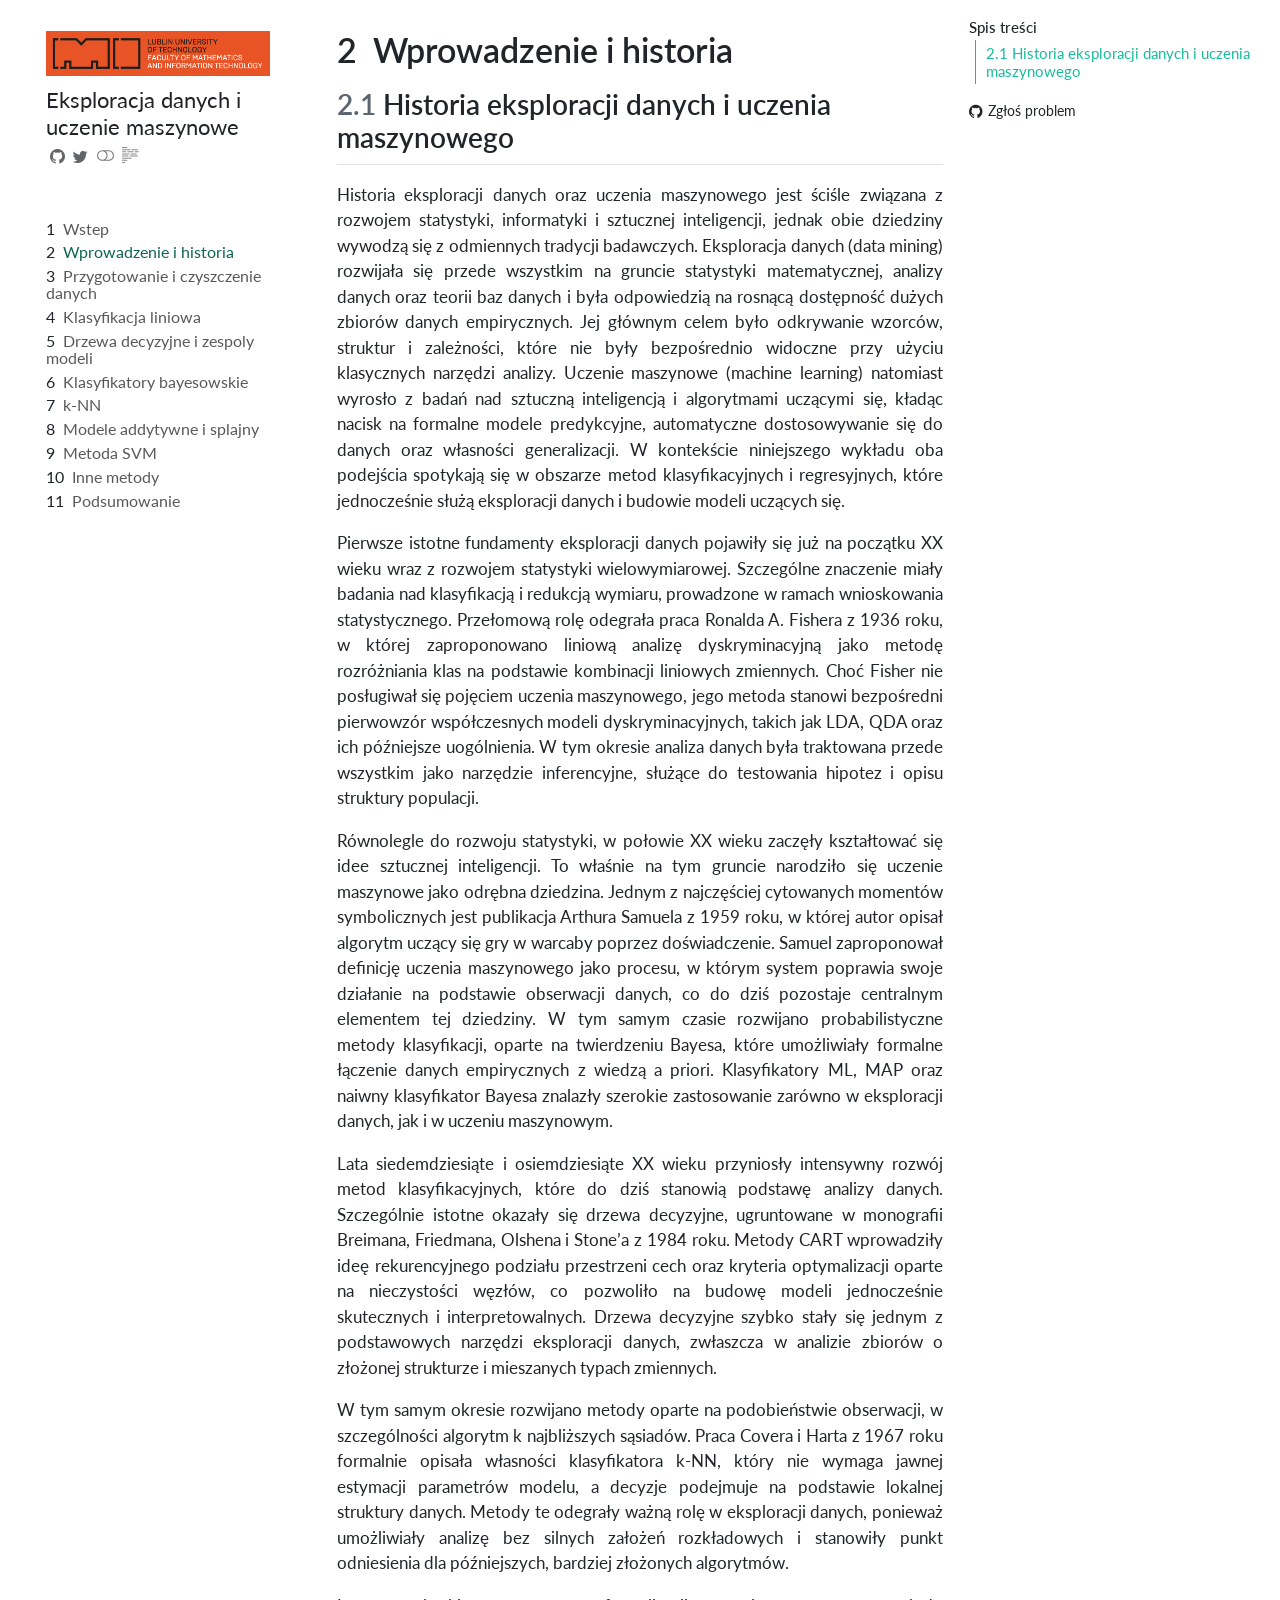
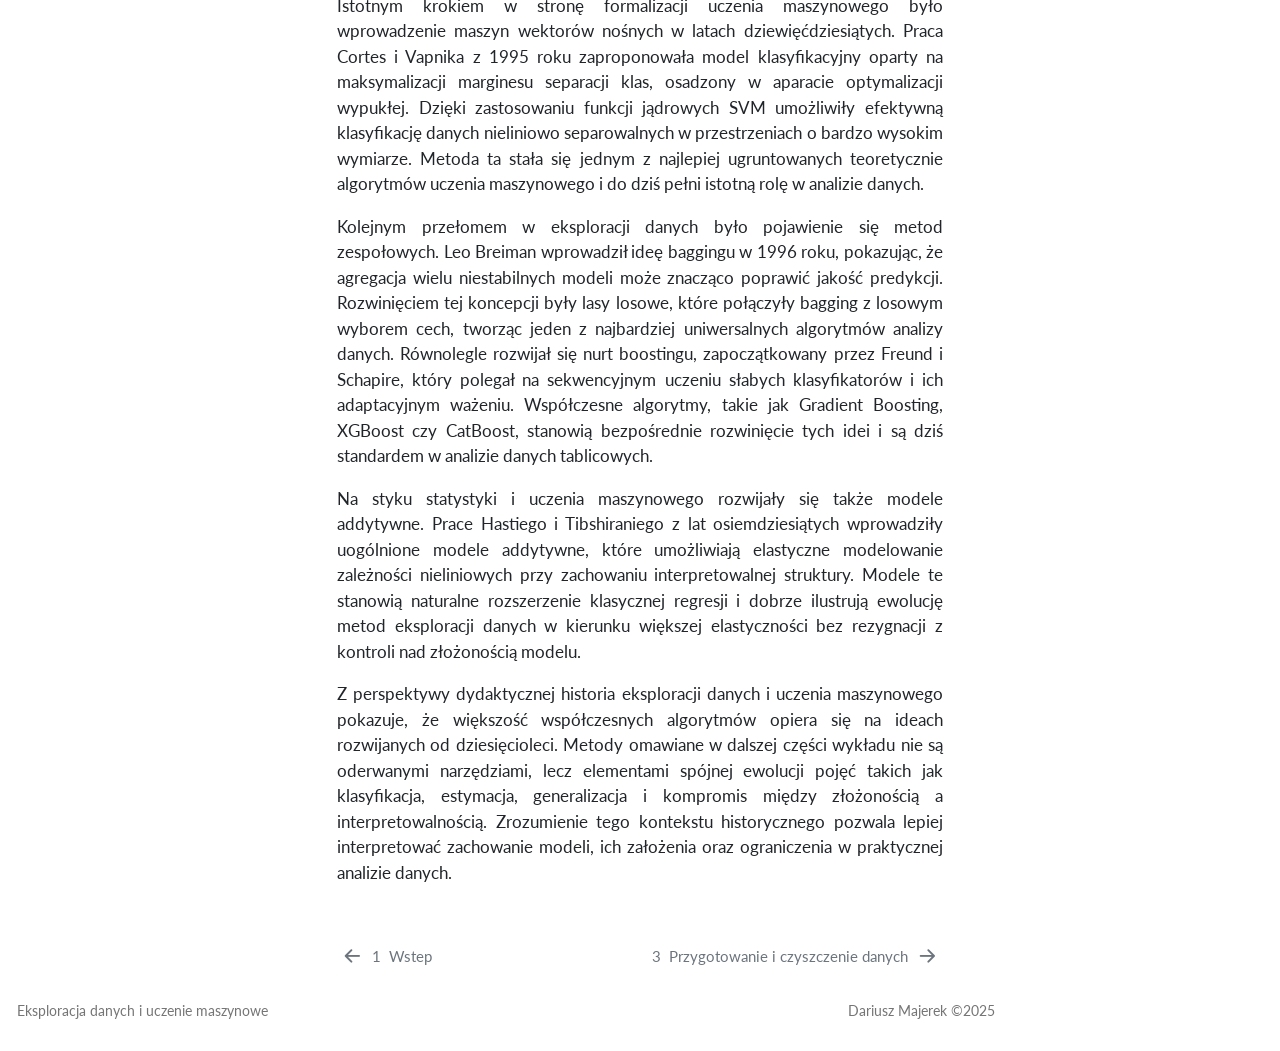
==== docs/chapters/01-wprowadzenie.html @ e4fcf973 "first commit" ====
<!DOCTYPE html>
<html xmlns="http://www.w3.org/1999/xhtml" lang="pl" xml:lang="pl"><head>

<meta charset="utf-8">
<meta name="generator" content="quarto-1.8.26">

<meta name="viewport" content="width=device-width, initial-scale=1.0, user-scalable=yes">


<title>2&nbsp; Wprowadzenie i historia – Eksploracja danych i uczenie maszynowe</title>
<style>
code{white-space: pre-wrap;}
span.smallcaps{font-variant: small-caps;}
div.columns{display: flex; gap: min(4vw, 1.5em);}
div.column{flex: auto; overflow-x: auto;}
div.hanging-indent{margin-left: 1.5em; text-indent: -1.5em;}
ul.task-list{list-style: none;}
ul.task-list li input[type="checkbox"] {
  width: 0.8em;
  margin: 0 0.8em 0.2em -1em; /* quarto-specific, see https://github.com/quarto-dev/quarto-cli/issues/4556 */ 
  vertical-align: middle;
}
</style>


<script src="../site_libs/quarto-nav/quarto-nav.js"></script>
<script src="../site_libs/quarto-nav/headroom.min.js"></script>
<script src="../site_libs/clipboard/clipboard.min.js"></script>
<script src="../site_libs/quarto-search/autocomplete.umd.js"></script>
<script src="../site_libs/quarto-search/fuse.min.js"></script>
<script src="../site_libs/quarto-search/quarto-search.js"></script>
<meta name="quarto:offset" content="../">
<link href="../chapters/02-przygotowanie-danych.html" rel="next">
<link href="../index.html" rel="prev">
<link href="../images/cover.png" rel="icon" type="image/png">
<script src="../site_libs/quarto-html/quarto.js" type="module"></script>
<script src="../site_libs/quarto-html/tabsets/tabsets.js" type="module"></script>
<script src="../site_libs/quarto-html/axe/axe-check.js" type="module"></script>
<script src="../site_libs/quarto-html/popper.min.js"></script>
<script src="../site_libs/quarto-html/tippy.umd.min.js"></script>
<script src="../site_libs/quarto-html/anchor.min.js"></script>
<link href="../site_libs/quarto-html/tippy.css" rel="stylesheet">
<link href="../site_libs/quarto-html/quarto-syntax-highlighting-587c61ba64f3a5504c4d52d930310e48.css" rel="stylesheet" class="quarto-color-scheme" id="quarto-text-highlighting-styles">
<link href="../site_libs/quarto-html/quarto-syntax-highlighting-dark-b758ccaa5987ceb1b75504551e579abf.css" rel="stylesheet" class="quarto-color-scheme quarto-color-alternate" id="quarto-text-highlighting-styles">
<link href="../site_libs/quarto-html/quarto-syntax-highlighting-587c61ba64f3a5504c4d52d930310e48.css" rel="stylesheet" class="quarto-color-scheme-extra" id="quarto-text-highlighting-styles">
<script src="../site_libs/bootstrap/bootstrap.min.js"></script>
<link href="../site_libs/bootstrap/bootstrap-icons.css" rel="stylesheet">
<link href="../site_libs/bootstrap/bootstrap-6b8c1b7f874bdd152064db223e7d36ae.min.css" rel="stylesheet" append-hash="true" class="quarto-color-scheme" id="quarto-bootstrap" data-mode="light">
<link href="../site_libs/bootstrap/bootstrap-dark-7becdd8e1b79f26ea566d6ea537c1a09.min.css" rel="stylesheet" append-hash="true" class="quarto-color-scheme quarto-color-alternate" id="quarto-bootstrap" data-mode="dark">
<link href="../site_libs/bootstrap/bootstrap-6b8c1b7f874bdd152064db223e7d36ae.min.css" rel="stylesheet" append-hash="true" class="quarto-color-scheme-extra" id="quarto-bootstrap" data-mode="light">
<script id="quarto-search-options" type="application/json">{
  "location": "sidebar",
  "copy-button": false,
  "collapse-after": 3,
  "panel-placement": "start",
  "type": "textbox",
  "limit": 50,
  "keyboard-shortcut": [
    "f",
    "/",
    "s"
  ],
  "show-item-context": false,
  "language": {
    "search-no-results-text": "Brak wyników",
    "search-matching-documents-text": "dopasowane dokumenty",
    "search-copy-link-title": "Kopiuj link do wyszukiwania",
    "search-hide-matches-text": "Ukryj dodatkowe dopasowania",
    "search-more-match-text": "więcej dopasowań w tym dokumencie",
    "search-more-matches-text": "więcej dopasowań w tym dokumencie",
    "search-clear-button-title": "Wyczyść",
    "search-text-placeholder": "",
    "search-detached-cancel-button-title": "Anuluj",
    "search-submit-button-title": "Zatwierdź",
    "search-label": "Szukaj"
  }
}</script>


</head>

<body class="nav-sidebar floating quarto-light"><script id="quarto-html-before-body" type="application/javascript">
    const toggleBodyColorMode = (bsSheetEl) => {
      const mode = bsSheetEl.getAttribute("data-mode");
      const bodyEl = window.document.querySelector("body");
      if (mode === "dark") {
        bodyEl.classList.add("quarto-dark");
        bodyEl.classList.remove("quarto-light");
      } else {
        bodyEl.classList.add("quarto-light");
        bodyEl.classList.remove("quarto-dark");
      }
    }
    const toggleBodyColorPrimary = () => {
      const bsSheetEl = window.document.querySelector("link#quarto-bootstrap:not([rel=disabled-stylesheet])");
      if (bsSheetEl) {
        toggleBodyColorMode(bsSheetEl);
      }
    }
    const setColorSchemeToggle = (alternate) => {
      const toggles = window.document.querySelectorAll('.quarto-color-scheme-toggle');
      for (let i=0; i < toggles.length; i++) {
        const toggle = toggles[i];
        if (toggle) {
          if (alternate) {
            toggle.classList.add("alternate");
          } else {
            toggle.classList.remove("alternate");
          }
        }
      }
    };
    const toggleColorMode = (alternate) => {
      // Switch the stylesheets
      const primaryStylesheets = window.document.querySelectorAll('link.quarto-color-scheme:not(.quarto-color-alternate)');
      const alternateStylesheets = window.document.querySelectorAll('link.quarto-color-scheme.quarto-color-alternate');
      manageTransitions('#quarto-margin-sidebar .nav-link', false);
      if (alternate) {
        // note: dark is layered on light, we don't disable primary!
        enableStylesheet(alternateStylesheets);
        for (const sheetNode of alternateStylesheets) {
          if (sheetNode.id === "quarto-bootstrap") {
            toggleBodyColorMode(sheetNode);
          }
        }
      } else {
        disableStylesheet(alternateStylesheets);
        enableStylesheet(primaryStylesheets)
        toggleBodyColorPrimary();
      }
      manageTransitions('#quarto-margin-sidebar .nav-link', true);
      // Switch the toggles
      setColorSchemeToggle(alternate)
      // Hack to workaround the fact that safari doesn't
      // properly recolor the scrollbar when toggling (#1455)
      if (navigator.userAgent.indexOf('Safari') > 0 && navigator.userAgent.indexOf('Chrome') == -1) {
        manageTransitions("body", false);
        window.scrollTo(0, 1);
        setTimeout(() => {
          window.scrollTo(0, 0);
          manageTransitions("body", true);
        }, 40);
      }
    }
    const disableStylesheet = (stylesheets) => {
      for (let i=0; i < stylesheets.length; i++) {
        const stylesheet = stylesheets[i];
        stylesheet.rel = 'disabled-stylesheet';
      }
    }
    const enableStylesheet = (stylesheets) => {
      for (let i=0; i < stylesheets.length; i++) {
        const stylesheet = stylesheets[i];
        if(stylesheet.rel !== 'stylesheet') { // for Chrome, which will still FOUC without this check
          stylesheet.rel = 'stylesheet';
        }
      }
    }
    const manageTransitions = (selector, allowTransitions) => {
      const els = window.document.querySelectorAll(selector);
      for (let i=0; i < els.length; i++) {
        const el = els[i];
        if (allowTransitions) {
          el.classList.remove('notransition');
        } else {
          el.classList.add('notransition');
        }
      }
    }
    const isFileUrl = () => {
      return window.location.protocol === 'file:';
    }
    const hasAlternateSentinel = () => {
      let styleSentinel = getColorSchemeSentinel();
      if (styleSentinel !== null) {
        return styleSentinel === "alternate";
      } else {
        return false;
      }
    }
    const setStyleSentinel = (alternate) => {
      const value = alternate ? "alternate" : "default";
      if (!isFileUrl()) {
        window.localStorage.setItem("quarto-color-scheme", value);
      } else {
        localAlternateSentinel = value;
      }
    }
    const getColorSchemeSentinel = () => {
      if (!isFileUrl()) {
        const storageValue = window.localStorage.getItem("quarto-color-scheme");
        return storageValue != null ? storageValue : localAlternateSentinel;
      } else {
        return localAlternateSentinel;
      }
    }
    const toggleGiscusIfUsed = (isAlternate, darkModeDefault) => {
      const baseTheme = document.querySelector('#giscus-base-theme')?.value ?? 'light';
      const alternateTheme = document.querySelector('#giscus-alt-theme')?.value ?? 'dark';
      let newTheme = '';
      if(authorPrefersDark) {
        newTheme = isAlternate ? baseTheme : alternateTheme;
      } else {
        newTheme = isAlternate ? alternateTheme : baseTheme;
      }
      const changeGiscusTheme = () => {
        // From: https://github.com/giscus/giscus/issues/336
        const sendMessage = (message) => {
          const iframe = document.querySelector('iframe.giscus-frame');
          if (!iframe) return;
          iframe.contentWindow.postMessage({ giscus: message }, 'https://giscus.app');
        }
        sendMessage({
          setConfig: {
            theme: newTheme
          }
        });
      }
      const isGiscussLoaded = window.document.querySelector('iframe.giscus-frame') !== null;
      if (isGiscussLoaded) {
        changeGiscusTheme();
      }
    };
    const authorPrefersDark = false;
    const darkModeDefault = authorPrefersDark;
      document.querySelector('link#quarto-text-highlighting-styles.quarto-color-scheme-extra').rel = 'disabled-stylesheet';
      document.querySelector('link#quarto-bootstrap.quarto-color-scheme-extra').rel = 'disabled-stylesheet';
    let localAlternateSentinel = darkModeDefault ? 'alternate' : 'default';
    // Dark / light mode switch
    window.quartoToggleColorScheme = () => {
      // Read the current dark / light value
      let toAlternate = !hasAlternateSentinel();
      toggleColorMode(toAlternate);
      setStyleSentinel(toAlternate);
      toggleGiscusIfUsed(toAlternate, darkModeDefault);
      window.dispatchEvent(new Event('resize'));
    };
    // Switch to dark mode if need be
    if (hasAlternateSentinel()) {
      toggleColorMode(true);
    } else {
      toggleColorMode(false);
    }
  </script>

<div id="quarto-search-results"></div>
  <header id="quarto-header" class="headroom fixed-top">
  <nav class="quarto-secondary-nav">
    <div class="container-fluid d-flex">
      <button type="button" class="quarto-btn-toggle btn" data-bs-toggle="collapse" role="button" data-bs-target=".quarto-sidebar-collapse-item" aria-controls="quarto-sidebar" aria-expanded="false" aria-label="Przełącz pasek boczny" onclick="if (window.quartoToggleHeadroom) { window.quartoToggleHeadroom(); }">
        <i class="bi bi-layout-text-sidebar-reverse"></i>
      </button>
        <nav class="quarto-page-breadcrumbs" aria-label="breadcrumb"><ol class="breadcrumb"><li class="breadcrumb-item"><a href="../chapters/01-wprowadzenie.html"><span class="chapter-number">2</span>&nbsp; <span class="chapter-title">Wprowadzenie i historia</span></a></li></ol></nav>
        <a class="flex-grow-1" role="navigation" data-bs-toggle="collapse" data-bs-target=".quarto-sidebar-collapse-item" aria-controls="quarto-sidebar" aria-expanded="false" aria-label="Przełącz pasek boczny" onclick="if (window.quartoToggleHeadroom) { window.quartoToggleHeadroom(); }">      
        </a>
      <button type="button" class="btn quarto-search-button" aria-label="Szukaj" onclick="window.quartoOpenSearch();">
        <i class="bi bi-search"></i>
      </button>
    </div>
  </nav>
</header>
<!-- content -->
<div id="quarto-content" class="quarto-container page-columns page-rows-contents page-layout-article">
<!-- sidebar -->
  <nav id="quarto-sidebar" class="sidebar collapse collapse-horizontal quarto-sidebar-collapse-item sidebar-navigation floating overflow-auto">
    <div class="pt-lg-2 mt-2 text-left sidebar-header sidebar-header-stacked">
      <a href="../index.html" class="sidebar-logo-link">
      <img src="../images/logo.jpg" alt="" class="sidebar-logo light-content py-0 d-lg-inline d-none">
      <img src="../images/logo.jpg" alt="" class="sidebar-logo dark-content py-0 d-lg-inline d-none">
      </a>
    <div class="sidebar-title mb-0 py-0">
      <a href="../">Eksploracja danych i uczenie maszynowe</a> 
        <div class="sidebar-tools-main tools-wide">
    <a href="https://github.com/DariuszMajerek/eksploracja-danych-uczenie-maszynowe" title="Source Code" class="quarto-navigation-tool px-1" aria-label="Source Code"><i class="bi bi-github"></i></a>
    <a href="https://twitter.com/intent/tweet?url=|url|" title="Twitter" class="quarto-navigation-tool px-1" aria-label="Twitter"><i class="bi bi-twitter"></i></a>
  <a href="" class="quarto-color-scheme-toggle quarto-navigation-tool  px-1" onclick="window.quartoToggleColorScheme(); return false;" title="Przełącz tryb ciemny"><i class="bi"></i></a>
  <a href="" class="quarto-reader-toggle quarto-navigation-tool px-1" onclick="window.quartoToggleReader(); return false;" title="Przełącz tryb czytnika">
  <div class="quarto-reader-toggle-btn">
  <i class="bi"></i>
  </div>
</a>
</div>
    </div>
      </div>
        <div class="mt-2 flex-shrink-0 align-items-center">
        <div class="sidebar-search">
        <div id="quarto-search" class="" title="Szukaj"></div>
        </div>
        </div>
    <div class="sidebar-menu-container"> 
    <ul class="list-unstyled mt-1">
        <li class="sidebar-item">
  <div class="sidebar-item-container"> 
  <a href="../index.html" class="sidebar-item-text sidebar-link">
 <span class="menu-text"><span class="chapter-number">1</span>&nbsp; <span class="chapter-title">Wstep</span></span></a>
  </div>
</li>
        <li class="sidebar-item">
  <div class="sidebar-item-container"> 
  <a href="../chapters/01-wprowadzenie.html" class="sidebar-item-text sidebar-link active">
 <span class="menu-text"><span class="chapter-number">2</span>&nbsp; <span class="chapter-title">Wprowadzenie i historia</span></span></a>
  </div>
</li>
        <li class="sidebar-item">
  <div class="sidebar-item-container"> 
  <a href="../chapters/02-przygotowanie-danych.html" class="sidebar-item-text sidebar-link">
 <span class="menu-text"><span class="chapter-number">3</span>&nbsp; <span class="chapter-title">Przygotowanie i czyszczenie danych</span></span></a>
  </div>
</li>
        <li class="sidebar-item">
  <div class="sidebar-item-container"> 
  <a href="../chapters/03-klasyfikacja-liniowa.html" class="sidebar-item-text sidebar-link">
 <span class="menu-text"><span class="chapter-number">4</span>&nbsp; <span class="chapter-title">Klasyfikacja liniowa</span></span></a>
  </div>
</li>
        <li class="sidebar-item">
  <div class="sidebar-item-container"> 
  <a href="../chapters/04-drzewa-zespoly.html" class="sidebar-item-text sidebar-link">
 <span class="menu-text"><span class="chapter-number">5</span>&nbsp; <span class="chapter-title">Drzewa decyzyjne i zespoly modeli</span></span></a>
  </div>
</li>
        <li class="sidebar-item">
  <div class="sidebar-item-container"> 
  <a href="../chapters/05-bayes.html" class="sidebar-item-text sidebar-link">
 <span class="menu-text"><span class="chapter-number">6</span>&nbsp; <span class="chapter-title">Klasyfikatory bayesowskie</span></span></a>
  </div>
</li>
        <li class="sidebar-item">
  <div class="sidebar-item-container"> 
  <a href="../chapters/06-knn.html" class="sidebar-item-text sidebar-link">
 <span class="menu-text"><span class="chapter-number">7</span>&nbsp; <span class="chapter-title">k-NN</span></span></a>
  </div>
</li>
        <li class="sidebar-item">
  <div class="sidebar-item-container"> 
  <a href="../chapters/07-splajny-gam.html" class="sidebar-item-text sidebar-link">
 <span class="menu-text"><span class="chapter-number">8</span>&nbsp; <span class="chapter-title">Modele addytywne i splajny</span></span></a>
  </div>
</li>
        <li class="sidebar-item">
  <div class="sidebar-item-container"> 
  <a href="../chapters/08-svm.html" class="sidebar-item-text sidebar-link">
 <span class="menu-text"><span class="chapter-number">9</span>&nbsp; <span class="chapter-title">Metoda SVM</span></span></a>
  </div>
</li>
        <li class="sidebar-item">
  <div class="sidebar-item-container"> 
  <a href="../chapters/09-dalsze-zagadnienia.html" class="sidebar-item-text sidebar-link">
 <span class="menu-text"><span class="chapter-number">10</span>&nbsp; <span class="chapter-title">Inne metody</span></span></a>
  </div>
</li>
        <li class="sidebar-item">
  <div class="sidebar-item-container"> 
  <a href="../chapters/10-podsumowanie.html" class="sidebar-item-text sidebar-link">
 <span class="menu-text"><span class="chapter-number">11</span>&nbsp; <span class="chapter-title">Podsumowanie</span></span></a>
  </div>
</li>
    </ul>
    </div>
</nav>
<div id="quarto-sidebar-glass" class="quarto-sidebar-collapse-item" data-bs-toggle="collapse" data-bs-target=".quarto-sidebar-collapse-item"></div>
<!-- margin-sidebar -->
    <div id="quarto-margin-sidebar" class="sidebar margin-sidebar">
        <nav id="TOC" role="doc-toc" class="toc-active">
    <h2 id="toc-title">Spis treści</h2>
   
  <ul>
  <li><a href="#historia-eksploracji-danych-i-uczenia-maszynowego" id="toc-historia-eksploracji-danych-i-uczenia-maszynowego" class="nav-link active" data-scroll-target="#historia-eksploracji-danych-i-uczenia-maszynowego"><span class="header-section-number">2.1</span> Historia eksploracji danych i uczenia maszynowego</a></li>
  </ul>
<div class="toc-actions"><ul><li><a href="https://github.com/DariuszMajerek/eksploracja-danych-uczenie-maszynowe/issues/new" class="toc-action"><i class="bi bi-github"></i>Zgłoś problem</a></li></ul></div></nav>
    </div>
<!-- main -->
<main class="content" id="quarto-document-content">


<header id="title-block-header" class="quarto-title-block default">
<div class="quarto-title">
<h1 class="title"><span class="chapter-number">2</span>&nbsp; <span class="chapter-title">Wprowadzenie i historia</span></h1>
</div>



<div class="quarto-title-meta">

    
  
    
  </div>
  


</header>


<section id="historia-eksploracji-danych-i-uczenia-maszynowego" class="level2" data-number="2.1">
<h2 data-number="2.1" class="anchored" data-anchor-id="historia-eksploracji-danych-i-uczenia-maszynowego"><span class="header-section-number">2.1</span> Historia eksploracji danych i uczenia maszynowego</h2>
<p>Historia eksploracji danych oraz uczenia maszynowego jest ściśle związana z rozwojem statystyki, informatyki i sztucznej inteligencji, jednak obie dziedziny wywodzą się z odmiennych tradycji badawczych. Eksploracja danych (data mining) rozwijała się przede wszystkim na gruncie statystyki matematycznej, analizy danych oraz teorii baz danych i była odpowiedzią na rosnącą dostępność dużych zbiorów danych empirycznych. Jej głównym celem było odkrywanie wzorców, struktur i zależności, które nie były bezpośrednio widoczne przy użyciu klasycznych narzędzi analizy. Uczenie maszynowe (machine learning) natomiast wyrosło z badań nad sztuczną inteligencją i algorytmami uczącymi się, kładąc nacisk na formalne modele predykcyjne, automatyczne dostosowywanie się do danych oraz własności generalizacji. W kontekście niniejszego wykładu oba podejścia spotykają się w obszarze metod klasyfikacyjnych i regresyjnych, które jednocześnie służą eksploracji danych i budowie modeli uczących się.</p>
<p>Pierwsze istotne fundamenty eksploracji danych pojawiły się już na początku XX wieku wraz z rozwojem statystyki wielowymiarowej. Szczególne znaczenie miały badania nad klasyfikacją i redukcją wymiaru, prowadzone w ramach wnioskowania statystycznego. Przełomową rolę odegrała praca Ronalda A. Fishera z 1936 roku, w której zaproponowano liniową analizę dyskryminacyjną jako metodę rozróżniania klas na podstawie kombinacji liniowych zmiennych. Choć Fisher nie posługiwał się pojęciem uczenia maszynowego, jego metoda stanowi bezpośredni pierwowzór współczesnych modeli dyskryminacyjnych, takich jak LDA, QDA oraz ich późniejsze uogólnienia. W tym okresie analiza danych była traktowana przede wszystkim jako narzędzie inferencyjne, służące do testowania hipotez i opisu struktury populacji.</p>
<p>Równolegle do rozwoju statystyki, w połowie XX wieku zaczęły kształtować się idee sztucznej inteligencji. To właśnie na tym gruncie narodziło się uczenie maszynowe jako odrębna dziedzina. Jednym z najczęściej cytowanych momentów symbolicznych jest publikacja Arthura Samuela z 1959 roku, w której autor opisał algorytm uczący się gry w warcaby poprzez doświadczenie. Samuel zaproponował definicję uczenia maszynowego jako procesu, w którym system poprawia swoje działanie na podstawie obserwacji danych, co do dziś pozostaje centralnym elementem tej dziedziny. W tym samym czasie rozwijano probabilistyczne metody klasyfikacji, oparte na twierdzeniu Bayesa, które umożliwiały formalne łączenie danych empirycznych z wiedzą a priori. Klasyfikatory ML, MAP oraz naiwny klasyfikator Bayesa znalazły szerokie zastosowanie zarówno w eksploracji danych, jak i w uczeniu maszynowym.</p>
<p>Lata siedemdziesiąte i osiemdziesiąte XX wieku przyniosły intensywny rozwój metod klasyfikacyjnych, które do dziś stanowią podstawę analizy danych. Szczególnie istotne okazały się drzewa decyzyjne, ugruntowane w monografii Breimana, Friedmana, Olshena i Stone’a z 1984 roku. Metody CART wprowadziły ideę rekurencyjnego podziału przestrzeni cech oraz kryteria optymalizacji oparte na nieczystości węzłów, co pozwoliło na budowę modeli jednocześnie skutecznych i interpretowalnych. Drzewa decyzyjne szybko stały się jednym z podstawowych narzędzi eksploracji danych, zwłaszcza w analizie zbiorów o złożonej strukturze i mieszanych typach zmiennych.</p>
<p>W tym samym okresie rozwijano metody oparte na podobieństwie obserwacji, w szczególności algorytm k najbliższych sąsiadów. Praca Covera i Harta z 1967 roku formalnie opisała własności klasyfikatora k-NN, który nie wymaga jawnej estymacji parametrów modelu, a decyzje podejmuje na podstawie lokalnej struktury danych. Metody te odegrały ważną rolę w eksploracji danych, ponieważ umożliwiały analizę bez silnych założeń rozkładowych i stanowiły punkt odniesienia dla późniejszych, bardziej złożonych algorytmów.</p>
<p>Istotnym krokiem w stronę formalizacji uczenia maszynowego było wprowadzenie maszyn wektorów nośnych w latach dziewięćdziesiątych. Praca Cortes i Vapnika z 1995 roku zaproponowała model klasyfikacyjny oparty na maksymalizacji marginesu separacji klas, osadzony w aparacie optymalizacji wypukłej. Dzięki zastosowaniu funkcji jądrowych SVM umożliwiły efektywną klasyfikację danych nieliniowo separowalnych w przestrzeniach o bardzo wysokim wymiarze. Metoda ta stała się jednym z najlepiej ugruntowanych teoretycznie algorytmów uczenia maszynowego i do dziś pełni istotną rolę w analizie danych.</p>
<p>Kolejnym przełomem w eksploracji danych było pojawienie się metod zespołowych. Leo Breiman wprowadził ideę baggingu w 1996 roku, pokazując, że agregacja wielu niestabilnych modeli może znacząco poprawić jakość predykcji. Rozwinięciem tej koncepcji były lasy losowe, które połączyły bagging z losowym wyborem cech, tworząc jeden z najbardziej uniwersalnych algorytmów analizy danych. Równolegle rozwijał się nurt boostingu, zapoczątkowany przez Freund i Schapire, który polegał na sekwencyjnym uczeniu słabych klasyfikatorów i ich adaptacyjnym ważeniu. Współczesne algorytmy, takie jak Gradient Boosting, XGBoost czy CatBoost, stanowią bezpośrednie rozwinięcie tych idei i są dziś standardem w analizie danych tablicowych.</p>
<p>Na styku statystyki i uczenia maszynowego rozwijały się także modele addytywne. Prace Hastiego i Tibshiraniego z lat osiemdziesiątych wprowadziły uogólnione modele addytywne, które umożliwiają elastyczne modelowanie zależności nieliniowych przy zachowaniu interpretowalnej struktury. Modele te stanowią naturalne rozszerzenie klasycznej regresji i dobrze ilustrują ewolucję metod eksploracji danych w kierunku większej elastyczności bez rezygnacji z kontroli nad złożonością modelu.</p>
<p>Z perspektywy dydaktycznej historia eksploracji danych i uczenia maszynowego pokazuje, że większość współczesnych algorytmów opiera się na ideach rozwijanych od dziesięcioleci. Metody omawiane w dalszej części wykładu nie są oderwanymi narzędziami, lecz elementami spójnej ewolucji pojęć takich jak klasyfikacja, estymacja, generalizacja i kompromis między złożonością a interpretowalnością. Zrozumienie tego kontekstu historycznego pozwala lepiej interpretować zachowanie modeli, ich założenia oraz ograniczenia w praktycznej analizie danych.</p>


</section>

</main> <!-- /main -->
<script id="quarto-html-after-body" type="application/javascript">
  window.document.addEventListener("DOMContentLoaded", function (event) {
    // Ensure there is a toggle, if there isn't float one in the top right
    if (window.document.querySelector('.quarto-color-scheme-toggle') === null) {
      const a = window.document.createElement('a');
      a.classList.add('top-right');
      a.classList.add('quarto-color-scheme-toggle');
      a.href = "";
      a.onclick = function() { try { window.quartoToggleColorScheme(); } catch {} return false; };
      const i = window.document.createElement("i");
      i.classList.add('bi');
      a.appendChild(i);
      window.document.body.appendChild(a);
    }
    setColorSchemeToggle(hasAlternateSentinel())
    const icon = "";
    const anchorJS = new window.AnchorJS();
    anchorJS.options = {
      placement: 'right',
      icon: icon
    };
    anchorJS.add('.anchored');
    const isCodeAnnotation = (el) => {
      for (const clz of el.classList) {
        if (clz.startsWith('code-annotation-')) {                     
          return true;
        }
      }
      return false;
    }
    const onCopySuccess = function(e) {
      // button target
      const button = e.trigger;
      // don't keep focus
      button.blur();
      // flash "checked"
      button.classList.add('code-copy-button-checked');
      var currentTitle = button.getAttribute("title");
      button.setAttribute("title", "Skopiowano!");
      let tooltip;
      if (window.bootstrap) {
        button.setAttribute("data-bs-toggle", "tooltip");
        button.setAttribute("data-bs-placement", "left");
        button.setAttribute("data-bs-title", "Skopiowano!");
        tooltip = new bootstrap.Tooltip(button, 
          { trigger: "manual", 
            customClass: "code-copy-button-tooltip",
            offset: [0, -8]});
        tooltip.show();    
      }
      setTimeout(function() {
        if (tooltip) {
          tooltip.hide();
          button.removeAttribute("data-bs-title");
          button.removeAttribute("data-bs-toggle");
          button.removeAttribute("data-bs-placement");
        }
        button.setAttribute("title", currentTitle);
        button.classList.remove('code-copy-button-checked');
      }, 1000);
      // clear code selection
      e.clearSelection();
    }
    const getTextToCopy = function(trigger) {
      const outerScaffold = trigger.parentElement.cloneNode(true);
      const codeEl = outerScaffold.querySelector('code');
      for (const childEl of codeEl.children) {
        if (isCodeAnnotation(childEl)) {
          childEl.remove();
        }
      }
      return codeEl.innerText;
    }
    const clipboard = new window.ClipboardJS('.code-copy-button:not([data-in-quarto-modal])', {
      text: getTextToCopy
    });
    clipboard.on('success', onCopySuccess);
    if (window.document.getElementById('quarto-embedded-source-code-modal')) {
      const clipboardModal = new window.ClipboardJS('.code-copy-button[data-in-quarto-modal]', {
        text: getTextToCopy,
        container: window.document.getElementById('quarto-embedded-source-code-modal')
      });
      clipboardModal.on('success', onCopySuccess);
    }
      var localhostRegex = new RegExp(/^(?:http|https):\/\/localhost\:?[0-9]*\//);
      var mailtoRegex = new RegExp(/^mailto:/);
        var filterRegex = new RegExp('/' + window.location.host + '/');
      var isInternal = (href) => {
          return filterRegex.test(href) || localhostRegex.test(href) || mailtoRegex.test(href);
      }
      // Inspect non-navigation links and adorn them if external
     var links = window.document.querySelectorAll('a[href]:not(.nav-link):not(.navbar-brand):not(.toc-action):not(.sidebar-link):not(.sidebar-item-toggle):not(.pagination-link):not(.no-external):not([aria-hidden]):not(.dropdown-item):not(.quarto-navigation-tool):not(.about-link)');
      for (var i=0; i<links.length; i++) {
        const link = links[i];
        if (!isInternal(link.href)) {
          // undo the damage that might have been done by quarto-nav.js in the case of
          // links that we want to consider external
          if (link.dataset.originalHref !== undefined) {
            link.href = link.dataset.originalHref;
          }
        }
      }
    function tippyHover(el, contentFn, onTriggerFn, onUntriggerFn) {
      const config = {
        allowHTML: true,
        maxWidth: 500,
        delay: 100,
        arrow: false,
        appendTo: function(el) {
            return el.parentElement;
        },
        interactive: true,
        interactiveBorder: 10,
        theme: 'quarto',
        placement: 'bottom-start',
      };
      if (contentFn) {
        config.content = contentFn;
      }
      if (onTriggerFn) {
        config.onTrigger = onTriggerFn;
      }
      if (onUntriggerFn) {
        config.onUntrigger = onUntriggerFn;
      }
      window.tippy(el, config); 
    }
    const noterefs = window.document.querySelectorAll('a[role="doc-noteref"]');
    for (var i=0; i<noterefs.length; i++) {
      const ref = noterefs[i];
      tippyHover(ref, function() {
        // use id or data attribute instead here
        let href = ref.getAttribute('data-footnote-href') || ref.getAttribute('href');
        try { href = new URL(href).hash; } catch {}
        const id = href.replace(/^#\/?/, "");
        const note = window.document.getElementById(id);
        if (note) {
          return note.innerHTML;
        } else {
          return "";
        }
      });
    }
    const xrefs = window.document.querySelectorAll('a.quarto-xref');
    const processXRef = (id, note) => {
      // Strip column container classes
      const stripColumnClz = (el) => {
        el.classList.remove("page-full", "page-columns");
        if (el.children) {
          for (const child of el.children) {
            stripColumnClz(child);
          }
        }
      }
      stripColumnClz(note)
      if (id === null || id.startsWith('sec-')) {
        // Special case sections, only their first couple elements
        const container = document.createElement("div");
        if (note.children && note.children.length > 2) {
          container.appendChild(note.children[0].cloneNode(true));
          for (let i = 1; i < note.children.length; i++) {
            const child = note.children[i];
            if (child.tagName === "P" && child.innerText === "") {
              continue;
            } else {
              container.appendChild(child.cloneNode(true));
              break;
            }
          }
          if (window.Quarto?.typesetMath) {
            window.Quarto.typesetMath(container);
          }
          return container.innerHTML
        } else {
          if (window.Quarto?.typesetMath) {
            window.Quarto.typesetMath(note);
          }
          return note.innerHTML;
        }
      } else {
        // Remove any anchor links if they are present
        const anchorLink = note.querySelector('a.anchorjs-link');
        if (anchorLink) {
          anchorLink.remove();
        }
        if (window.Quarto?.typesetMath) {
          window.Quarto.typesetMath(note);
        }
        if (note.classList.contains("callout")) {
          return note.outerHTML;
        } else {
          return note.innerHTML;
        }
      }
    }
    for (var i=0; i<xrefs.length; i++) {
      const xref = xrefs[i];
      tippyHover(xref, undefined, function(instance) {
        instance.disable();
        let url = xref.getAttribute('href');
        let hash = undefined; 
        if (url.startsWith('#')) {
          hash = url;
        } else {
          try { hash = new URL(url).hash; } catch {}
        }
        if (hash) {
          const id = hash.replace(/^#\/?/, "");
          const note = window.document.getElementById(id);
          if (note !== null) {
            try {
              const html = processXRef(id, note.cloneNode(true));
              instance.setContent(html);
            } finally {
              instance.enable();
              instance.show();
            }
          } else {
            // See if we can fetch this
            fetch(url.split('#')[0])
            .then(res => res.text())
            .then(html => {
              const parser = new DOMParser();
              const htmlDoc = parser.parseFromString(html, "text/html");
              const note = htmlDoc.getElementById(id);
              if (note !== null) {
                const html = processXRef(id, note);
                instance.setContent(html);
              } 
            }).finally(() => {
              instance.enable();
              instance.show();
            });
          }
        } else {
          // See if we can fetch a full url (with no hash to target)
          // This is a special case and we should probably do some content thinning / targeting
          fetch(url)
          .then(res => res.text())
          .then(html => {
            const parser = new DOMParser();
            const htmlDoc = parser.parseFromString(html, "text/html");
            const note = htmlDoc.querySelector('main.content');
            if (note !== null) {
              // This should only happen for chapter cross references
              // (since there is no id in the URL)
              // remove the first header
              if (note.children.length > 0 && note.children[0].tagName === "HEADER") {
                note.children[0].remove();
              }
              const html = processXRef(null, note);
              instance.setContent(html);
            } 
          }).finally(() => {
            instance.enable();
            instance.show();
          });
        }
      }, function(instance) {
      });
    }
        let selectedAnnoteEl;
        const selectorForAnnotation = ( cell, annotation) => {
          let cellAttr = 'data-code-cell="' + cell + '"';
          let lineAttr = 'data-code-annotation="' +  annotation + '"';
          const selector = 'span[' + cellAttr + '][' + lineAttr + ']';
          return selector;
        }
        const selectCodeLines = (annoteEl) => {
          const doc = window.document;
          const targetCell = annoteEl.getAttribute("data-target-cell");
          const targetAnnotation = annoteEl.getAttribute("data-target-annotation");
          const annoteSpan = window.document.querySelector(selectorForAnnotation(targetCell, targetAnnotation));
          const lines = annoteSpan.getAttribute("data-code-lines").split(",");
          const lineIds = lines.map((line) => {
            return targetCell + "-" + line;
          })
          let top = null;
          let height = null;
          let parent = null;
          if (lineIds.length > 0) {
              //compute the position of the single el (top and bottom and make a div)
              const el = window.document.getElementById(lineIds[0]);
              top = el.offsetTop;
              height = el.offsetHeight;
              parent = el.parentElement.parentElement;
            if (lineIds.length > 1) {
              const lastEl = window.document.getElementById(lineIds[lineIds.length - 1]);
              const bottom = lastEl.offsetTop + lastEl.offsetHeight;
              height = bottom - top;
            }
            if (top !== null && height !== null && parent !== null) {
              // cook up a div (if necessary) and position it 
              let div = window.document.getElementById("code-annotation-line-highlight");
              if (div === null) {
                div = window.document.createElement("div");
                div.setAttribute("id", "code-annotation-line-highlight");
                div.style.position = 'absolute';
                parent.appendChild(div);
              }
              div.style.top = top - 2 + "px";
              div.style.height = height + 4 + "px";
              div.style.left = 0;
              let gutterDiv = window.document.getElementById("code-annotation-line-highlight-gutter");
              if (gutterDiv === null) {
                gutterDiv = window.document.createElement("div");
                gutterDiv.setAttribute("id", "code-annotation-line-highlight-gutter");
                gutterDiv.style.position = 'absolute';
                const codeCell = window.document.getElementById(targetCell);
                const gutter = codeCell.querySelector('.code-annotation-gutter');
                gutter.appendChild(gutterDiv);
              }
              gutterDiv.style.top = top - 2 + "px";
              gutterDiv.style.height = height + 4 + "px";
            }
            selectedAnnoteEl = annoteEl;
          }
        };
        const unselectCodeLines = () => {
          const elementsIds = ["code-annotation-line-highlight", "code-annotation-line-highlight-gutter"];
          elementsIds.forEach((elId) => {
            const div = window.document.getElementById(elId);
            if (div) {
              div.remove();
            }
          });
          selectedAnnoteEl = undefined;
        };
          // Handle positioning of the toggle
      window.addEventListener(
        "resize",
        throttle(() => {
          elRect = undefined;
          if (selectedAnnoteEl) {
            selectCodeLines(selectedAnnoteEl);
          }
        }, 10)
      );
      function throttle(fn, ms) {
      let throttle = false;
      let timer;
        return (...args) => {
          if(!throttle) { // first call gets through
              fn.apply(this, args);
              throttle = true;
          } else { // all the others get throttled
              if(timer) clearTimeout(timer); // cancel #2
              timer = setTimeout(() => {
                fn.apply(this, args);
                timer = throttle = false;
              }, ms);
          }
        };
      }
        // Attach click handler to the DT
        const annoteDls = window.document.querySelectorAll('dt[data-target-cell]');
        for (const annoteDlNode of annoteDls) {
          annoteDlNode.addEventListener('click', (event) => {
            const clickedEl = event.target;
            if (clickedEl !== selectedAnnoteEl) {
              unselectCodeLines();
              const activeEl = window.document.querySelector('dt[data-target-cell].code-annotation-active');
              if (activeEl) {
                activeEl.classList.remove('code-annotation-active');
              }
              selectCodeLines(clickedEl);
              clickedEl.classList.add('code-annotation-active');
            } else {
              // Unselect the line
              unselectCodeLines();
              clickedEl.classList.remove('code-annotation-active');
            }
          });
        }
    const findCites = (el) => {
      const parentEl = el.parentElement;
      if (parentEl) {
        const cites = parentEl.dataset.cites;
        if (cites) {
          return {
            el,
            cites: cites.split(' ')
          };
        } else {
          return findCites(el.parentElement)
        }
      } else {
        return undefined;
      }
    };
    var bibliorefs = window.document.querySelectorAll('a[role="doc-biblioref"]');
    for (var i=0; i<bibliorefs.length; i++) {
      const ref = bibliorefs[i];
      const citeInfo = findCites(ref);
      if (citeInfo) {
        tippyHover(citeInfo.el, function() {
          var popup = window.document.createElement('div');
          citeInfo.cites.forEach(function(cite) {
            var citeDiv = window.document.createElement('div');
            citeDiv.classList.add('hanging-indent');
            citeDiv.classList.add('csl-entry');
            var biblioDiv = window.document.getElementById('ref-' + cite);
            if (biblioDiv) {
              citeDiv.innerHTML = biblioDiv.innerHTML;
            }
            popup.appendChild(citeDiv);
          });
          return popup.innerHTML;
        });
      }
    }
  });
  </script>
<nav class="page-navigation">
  <div class="nav-page nav-page-previous">
      <a href="../index.html" class="pagination-link" aria-label="Wstep">
        <i class="bi bi-arrow-left-short"></i> <span class="nav-page-text"><span class="chapter-number">1</span>&nbsp; <span class="chapter-title">Wstep</span></span>
      </a>          
  </div>
  <div class="nav-page nav-page-next">
      <a href="../chapters/02-przygotowanie-danych.html" class="pagination-link" aria-label="Przygotowanie i czyszczenie danych">
        <span class="nav-page-text"><span class="chapter-number">3</span>&nbsp; <span class="chapter-title">Przygotowanie i czyszczenie danych</span></span> <i class="bi bi-arrow-right-short"></i>
      </a>
  </div>
</nav>
</div> <!-- /content -->
<footer class="footer">
  <div class="nav-footer">
    <div class="nav-footer-left">
<p>Eksploracja danych i uczenie maszynowe</p>
</div>   
    <div class="nav-footer-center">
      &nbsp;
    <div class="toc-actions d-sm-block d-md-none"><ul><li><a href="https://github.com/DariuszMajerek/eksploracja-danych-uczenie-maszynowe/issues/new" class="toc-action"><i class="bi bi-github"></i>Zgłoś problem</a></li></ul></div></div>
    <div class="nav-footer-right">
<p>Dariusz Majerek ©2025</p>
</div>
  </div>
</footer>




</body></html>
---- docs/site_libs/quarto-html/tippy.css ----
.tippy-box[data-animation=fade][data-state=hidden]{opacity:0}[data-tippy-root]{max-width:calc(100vw - 10px)}.tippy-box{position:relative;background-color:#333;color:#fff;border-radius:4px;font-size:14px;line-height:1.4;white-space:normal;outline:0;transition-property:transform,visibility,opacity}.tippy-box[data-placement^=top]>.tippy-arrow{bottom:0}.tippy-box[data-placement^=top]>.tippy-arrow:before{bottom:-7px;left:0;border-width:8px 8px 0;border-top-color:initial;transform-origin:center top}.tippy-box[data-placement^=bottom]>.tippy-arrow{top:0}.tippy-box[data-placement^=bottom]>.tippy-arrow:before{top:-7px;left:0;border-width:0 8px 8px;border-bottom-color:initial;transform-origin:center bottom}.tippy-box[data-placement^=left]>.tippy-arrow{right:0}.tippy-box[data-placement^=left]>.tippy-arrow:before{border-width:8px 0 8px 8px;border-left-color:initial;right:-7px;transform-origin:center left}.tippy-box[data-placement^=right]>.tippy-arrow{left:0}.tippy-box[data-placement^=right]>.tippy-arrow:before{left:-7px;border-width:8px 8px 8px 0;border-right-color:initial;transform-origin:center right}.tippy-box[data-inertia][data-state=visible]{transition-timing-function:cubic-bezier(.54,1.5,.38,1.11)}.tippy-arrow{width:16px;height:16px;color:#333}.tippy-arrow:before{content:"";position:absolute;border-color:transparent;border-style:solid}.tippy-content{position:relative;padding:5px 9px;z-index:1}
---- docs/site_libs/quarto-html/quarto-syntax-highlighting-587c61ba64f3a5504c4d52d930310e48.css ----
/* quarto syntax highlight colors */
:root {
  --quarto-hl-ot-color: #003B4F;
  --quarto-hl-at-color: #657422;
  --quarto-hl-ss-color: #20794D;
  --quarto-hl-an-color: #5E5E5E;
  --quarto-hl-fu-color: #4758AB;
  --quarto-hl-st-color: #20794D;
  --quarto-hl-cf-color: #003B4F;
  --quarto-hl-op-color: #5E5E5E;
  --quarto-hl-er-color: #AD0000;
  --quarto-hl-bn-color: #AD0000;
  --quarto-hl-al-color: #AD0000;
  --quarto-hl-va-color: #111111;
  --quarto-hl-bu-color: inherit;
  --quarto-hl-ex-color: inherit;
  --quarto-hl-pp-color: #AD0000;
  --quarto-hl-in-color: #5E5E5E;
  --quarto-hl-vs-color: #20794D;
  --quarto-hl-wa-color: #5E5E5E;
  --quarto-hl-do-color: #5E5E5E;
  --quarto-hl-im-color: #00769E;
  --quarto-hl-ch-color: #20794D;
  --quarto-hl-dt-color: #AD0000;
  --quarto-hl-fl-color: #AD0000;
  --quarto-hl-co-color: #5E5E5E;
  --quarto-hl-cv-color: #5E5E5E;
  --quarto-hl-cn-color: #8f5902;
  --quarto-hl-sc-color: #5E5E5E;
  --quarto-hl-dv-color: #AD0000;
  --quarto-hl-kw-color: #003B4F;
}

/* other quarto variables */
:root {
  --quarto-font-monospace: SFMono-Regular, Menlo, Monaco, Consolas, "Liberation Mono", "Courier New", monospace;
}

/* syntax highlight based on Pandoc's rules */
pre > code.sourceCode > span {
  color: #003B4F;
}

code.sourceCode > span {
  color: #003B4F;
}

div.sourceCode,
div.sourceCode pre.sourceCode {
  color: #003B4F;
}

/* Normal */
code span {
  color: #003B4F;
}

/* Alert */
code span.al {
  color: #AD0000;
  font-style: inherit;
}

/* Annotation */
code span.an {
  color: #5E5E5E;
  font-style: inherit;
}

/* Attribute */
code span.at {
  color: #657422;
  font-style: inherit;
}

/* BaseN */
code span.bn {
  color: #AD0000;
  font-style: inherit;
}

/* BuiltIn */
code span.bu {
  font-style: inherit;
}

/* ControlFlow */
code span.cf {
  color: #003B4F;
  font-weight: bold;
  font-style: inherit;
}

/* Char */
code span.ch {
  color: #20794D;
  font-style: inherit;
}

/* Constant */
code span.cn {
  color: #8f5902;
  font-style: inherit;
}

/* Comment */
code span.co {
  color: #5E5E5E;
  font-style: inherit;
}

/* CommentVar */
code span.cv {
  color: #5E5E5E;
  font-style: italic;
}

/* Documentation */
code span.do {
  color: #5E5E5E;
  font-style: italic;
}

/* DataType */
code span.dt {
  color: #AD0000;
  font-style: inherit;
}

/* DecVal */
code span.dv {
  color: #AD0000;
  font-style: inherit;
}

/* Error */
code span.er {
  color: #AD0000;
  font-style: inherit;
}

/* Extension */
code span.ex {
  font-style: inherit;
}

/* Float */
code span.fl {
  color: #AD0000;
  font-style: inherit;
}

/* Function */
code span.fu {
  color: #4758AB;
  font-style: inherit;
}

/* Import */
code span.im {
  color: #00769E;
  font-style: inherit;
}

/* Information */
code span.in {
  color: #5E5E5E;
  font-style: inherit;
}

/* Keyword */
code span.kw {
  color: #003B4F;
  font-weight: bold;
  font-style: inherit;
}

/* Operator */
code span.op {
  color: #5E5E5E;
  font-style: inherit;
}

/* Other */
code span.ot {
  color: #003B4F;
  font-style: inherit;
}

/* Preprocessor */
code span.pp {
  color: #AD0000;
  font-style: inherit;
}

/* SpecialChar */
code span.sc {
  color: #5E5E5E;
  font-style: inherit;
}

/* SpecialString */
code span.ss {
  color: #20794D;
  font-style: inherit;
}

/* String */
code span.st {
  color: #20794D;
  font-style: inherit;
}

/* Variable */
code span.va {
  color: #111111;
  font-style: inherit;
}

/* VerbatimString */
code span.vs {
  color: #20794D;
  font-style: inherit;
}

/* Warning */
code span.wa {
  color: #5E5E5E;
  font-style: italic;
}

.prevent-inlining {
  content: "</";
}

/*# sourceMappingURL=2dce1cc6c82594539e1579de68416b47.css.map */
---- docs/site_libs/quarto-html/quarto-syntax-highlighting-dark-b758ccaa5987ceb1b75504551e579abf.css ----
/* quarto syntax highlight colors */
:root {
  --quarto-hl-al-color: #f07178;
  --quarto-hl-an-color: #d4d0ab;
  --quarto-hl-at-color: #00e0e0;
  --quarto-hl-bn-color: #d4d0ab;
  --quarto-hl-bu-color: #abe338;
  --quarto-hl-ch-color: #abe338;
  --quarto-hl-co-color: #f8f8f2;
  --quarto-hl-cv-color: #ffd700;
  --quarto-hl-cn-color: #ffd700;
  --quarto-hl-cf-color: #ffa07a;
  --quarto-hl-dt-color: #ffa07a;
  --quarto-hl-dv-color: #d4d0ab;
  --quarto-hl-do-color: #f8f8f2;
  --quarto-hl-er-color: #f07178;
  --quarto-hl-ex-color: #00e0e0;
  --quarto-hl-fl-color: #d4d0ab;
  --quarto-hl-fu-color: #ffa07a;
  --quarto-hl-im-color: #abe338;
  --quarto-hl-in-color: #d4d0ab;
  --quarto-hl-kw-color: #ffa07a;
  --quarto-hl-op-color: #ffa07a;
  --quarto-hl-ot-color: #00e0e0;
  --quarto-hl-pp-color: #dcc6e0;
  --quarto-hl-re-color: #00e0e0;
  --quarto-hl-sc-color: #abe338;
  --quarto-hl-ss-color: #abe338;
  --quarto-hl-st-color: #abe338;
  --quarto-hl-va-color: #00e0e0;
  --quarto-hl-vs-color: #abe338;
  --quarto-hl-wa-color: #dcc6e0;
}

/* other quarto variables */
:root {
  --quarto-font-monospace: SFMono-Regular, Menlo, Monaco, Consolas, "Liberation Mono", "Courier New", monospace;
}

/* syntax highlight based on Pandoc's rules */
pre > code.sourceCode > span {
  color: #f8f8f2;
}

code.sourceCode > span {
  color: #f8f8f2;
}

div.sourceCode,
div.sourceCode pre.sourceCode {
  color: #f8f8f2;
}

/* Normal */
code span {
  color: #f8f8f2;
}

/* Alert */
code span.al {
  color: #f07178;
}

/* Annotation */
code span.an {
  color: #d4d0ab;
}

/* Attribute */
code span.at {
  color: #00e0e0;
}

/* BaseN */
code span.bn {
  color: #d4d0ab;
}

/* BuiltIn */
code span.bu {
  color: #abe338;
}

/* ControlFlow */
code span.cf {
  font-weight: bold;
  color: #ffa07a;
}

/* Char */
code span.ch {
  color: #abe338;
}

/* Constant */
code span.cn {
  color: #ffd700;
}

/* Comment */
code span.co {
  font-style: italic;
  color: #f8f8f2;
}

/* CommentVar */
code span.cv {
  color: #ffd700;
}

/* Documentation */
code span.do {
  color: #f8f8f2;
}

/* DataType */
code span.dt {
  color: #ffa07a;
}

/* DecVal */
code span.dv {
  color: #d4d0ab;
}

/* Error */
code span.er {
  color: #f07178;
  text-decoration: underline;
}

/* Extension */
code span.ex {
  font-weight: bold;
  color: #00e0e0;
}

/* Float */
code span.fl {
  color: #d4d0ab;
}

/* Function */
code span.fu {
  color: #ffa07a;
}

/* Import */
code span.im {
  color: #abe338;
}

/* Information */
code span.in {
  color: #d4d0ab;
}

/* Keyword */
code span.kw {
  font-weight: bold;
  color: #ffa07a;
}

/* Operator */
code span.op {
  color: #ffa07a;
}

/* Other */
code span.ot {
  color: #00e0e0;
}

/* Preprocessor */
code span.pp {
  color: #dcc6e0;
}

/* RegionMarker */
code span.re {
  background-color: #f8f8f2;
  color: #00e0e0;
}

/* SpecialChar */
code span.sc {
  color: #abe338;
}

/* SpecialString */
code span.ss {
  color: #abe338;
}

/* String */
code span.st {
  color: #abe338;
}

/* Variable */
code span.va {
  color: #00e0e0;
}

/* VerbatimString */
code span.vs {
  color: #abe338;
}

/* Warning */
code span.wa {
  color: #dcc6e0;
}

.prevent-inlining {
  content: "</";
}

/*# sourceMappingURL=6c091f0476edacc1e88d089996040f32.css.map */
---- docs/site_libs/quarto-html/quarto-syntax-highlighting-587c61ba64f3a5504c4d52d930310e48.css ----
/* quarto syntax highlight colors */
:root {
  --quarto-hl-ot-color: #003B4F;
  --quarto-hl-at-color: #657422;
  --quarto-hl-ss-color: #20794D;
  --quarto-hl-an-color: #5E5E5E;
  --quarto-hl-fu-color: #4758AB;
  --quarto-hl-st-color: #20794D;
  --quarto-hl-cf-color: #003B4F;
  --quarto-hl-op-color: #5E5E5E;
  --quarto-hl-er-color: #AD0000;
  --quarto-hl-bn-color: #AD0000;
  --quarto-hl-al-color: #AD0000;
  --quarto-hl-va-color: #111111;
  --quarto-hl-bu-color: inherit;
  --quarto-hl-ex-color: inherit;
  --quarto-hl-pp-color: #AD0000;
  --quarto-hl-in-color: #5E5E5E;
  --quarto-hl-vs-color: #20794D;
  --quarto-hl-wa-color: #5E5E5E;
  --quarto-hl-do-color: #5E5E5E;
  --quarto-hl-im-color: #00769E;
  --quarto-hl-ch-color: #20794D;
  --quarto-hl-dt-color: #AD0000;
  --quarto-hl-fl-color: #AD0000;
  --quarto-hl-co-color: #5E5E5E;
  --quarto-hl-cv-color: #5E5E5E;
  --quarto-hl-cn-color: #8f5902;
  --quarto-hl-sc-color: #5E5E5E;
  --quarto-hl-dv-color: #AD0000;
  --quarto-hl-kw-color: #003B4F;
}

/* other quarto variables */
:root {
  --quarto-font-monospace: SFMono-Regular, Menlo, Monaco, Consolas, "Liberation Mono", "Courier New", monospace;
}

/* syntax highlight based on Pandoc's rules */
pre > code.sourceCode > span {
  color: #003B4F;
}

code.sourceCode > span {
  color: #003B4F;
}

div.sourceCode,
div.sourceCode pre.sourceCode {
  color: #003B4F;
}

/* Normal */
code span {
  color: #003B4F;
}

/* Alert */
code span.al {
  color: #AD0000;
  font-style: inherit;
}

/* Annotation */
code span.an {
  color: #5E5E5E;
  font-style: inherit;
}

/* Attribute */
code span.at {
  color: #657422;
  font-style: inherit;
}

/* BaseN */
code span.bn {
  color: #AD0000;
  font-style: inherit;
}

/* BuiltIn */
code span.bu {
  font-style: inherit;
}

/* ControlFlow */
code span.cf {
  color: #003B4F;
  font-weight: bold;
  font-style: inherit;
}

/* Char */
code span.ch {
  color: #20794D;
  font-style: inherit;
}

/* Constant */
code span.cn {
  color: #8f5902;
  font-style: inherit;
}

/* Comment */
code span.co {
  color: #5E5E5E;
  font-style: inherit;
}

/* CommentVar */
code span.cv {
  color: #5E5E5E;
  font-style: italic;
}

/* Documentation */
code span.do {
  color: #5E5E5E;
  font-style: italic;
}

/* DataType */
code span.dt {
  color: #AD0000;
  font-style: inherit;
}

/* DecVal */
code span.dv {
  color: #AD0000;
  font-style: inherit;
}

/* Error */
code span.er {
  color: #AD0000;
  font-style: inherit;
}

/* Extension */
code span.ex {
  font-style: inherit;
}

/* Float */
code span.fl {
  color: #AD0000;
  font-style: inherit;
}

/* Function */
code span.fu {
  color: #4758AB;
  font-style: inherit;
}

/* Import */
code span.im {
  color: #00769E;
  font-style: inherit;
}

/* Information */
code span.in {
  color: #5E5E5E;
  font-style: inherit;
}

/* Keyword */
code span.kw {
  color: #003B4F;
  font-weight: bold;
  font-style: inherit;
}

/* Operator */
code span.op {
  color: #5E5E5E;
  font-style: inherit;
}

/* Other */
code span.ot {
  color: #003B4F;
  font-style: inherit;
}

/* Preprocessor */
code span.pp {
  color: #AD0000;
  font-style: inherit;
}

/* SpecialChar */
code span.sc {
  color: #5E5E5E;
  font-style: inherit;
}

/* SpecialString */
code span.ss {
  color: #20794D;
  font-style: inherit;
}

/* String */
code span.st {
  color: #20794D;
  font-style: inherit;
}

/* Variable */
code span.va {
  color: #111111;
  font-style: inherit;
}

/* VerbatimString */
code span.vs {
  color: #20794D;
  font-style: inherit;
}

/* Warning */
code span.wa {
  color: #5E5E5E;
  font-style: italic;
}

.prevent-inlining {
  content: "</";
}

/*# sourceMappingURL=2dce1cc6c82594539e1579de68416b47.css.map */
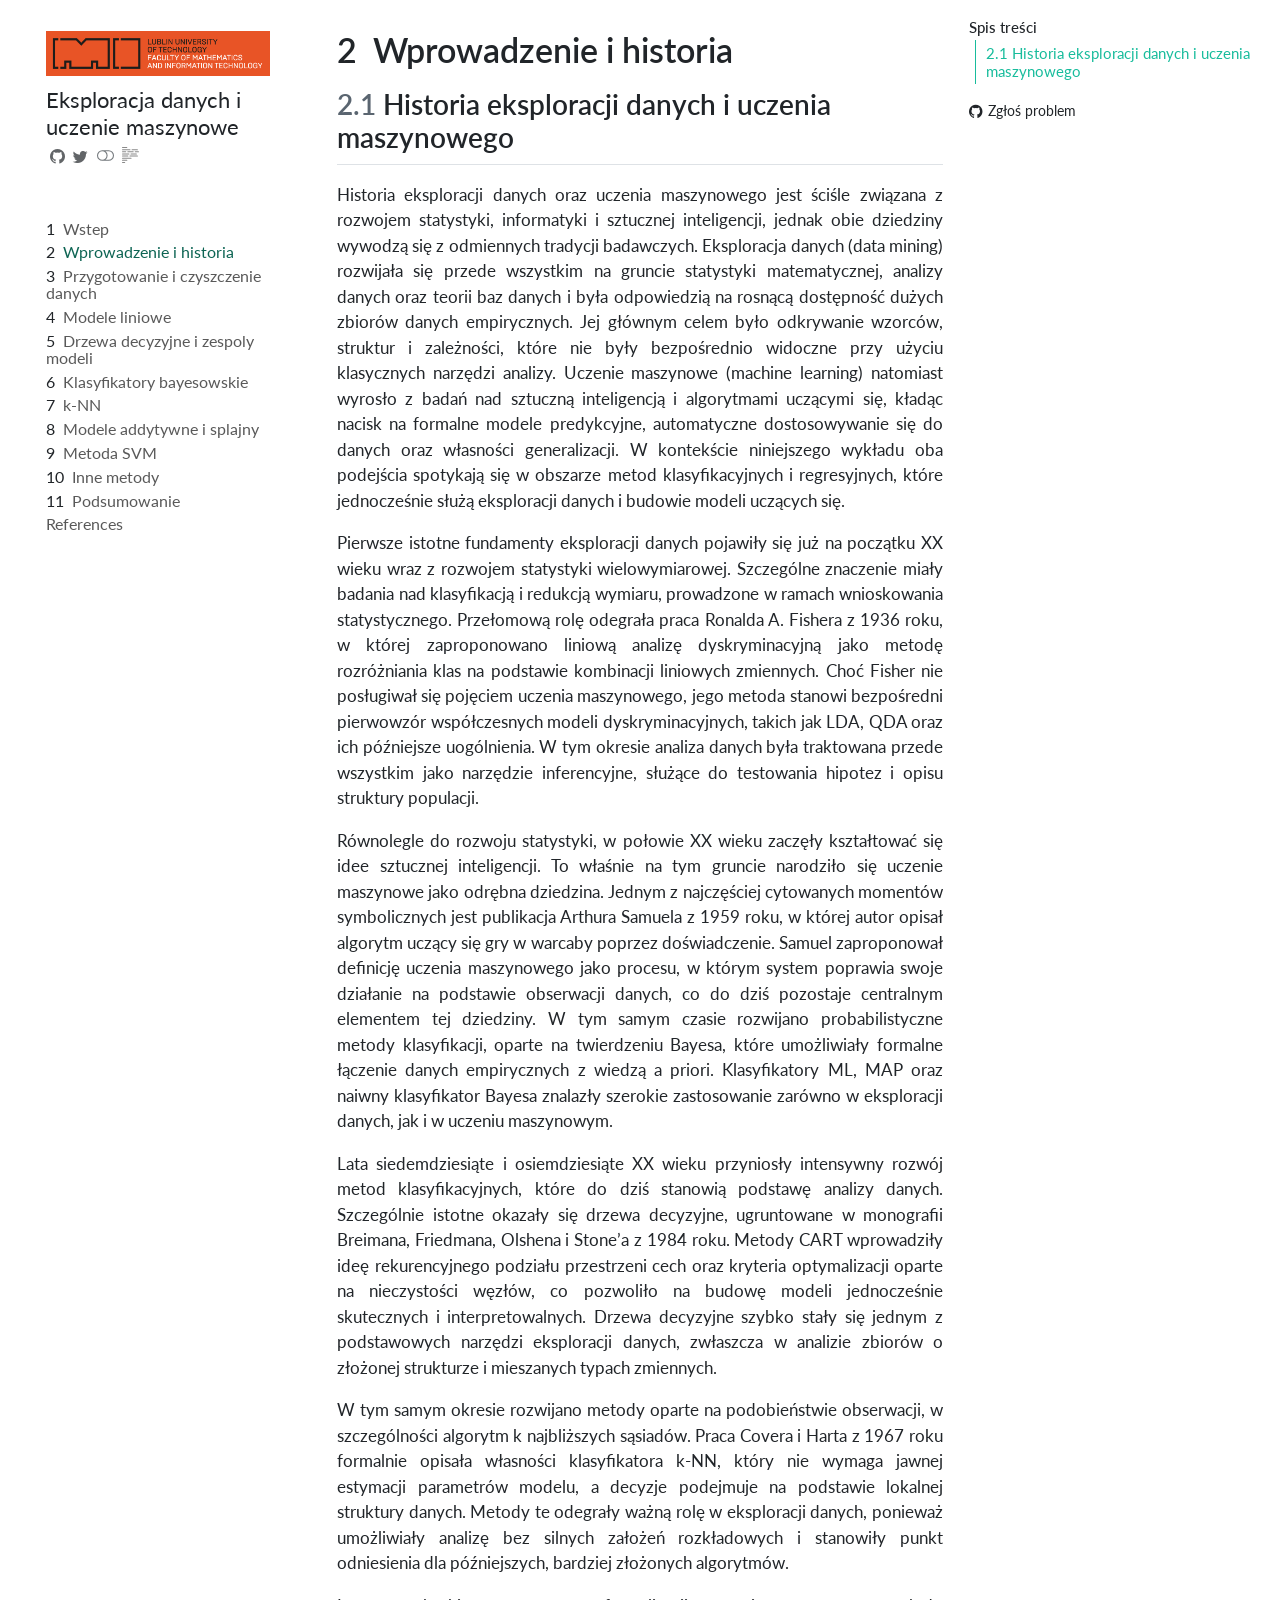
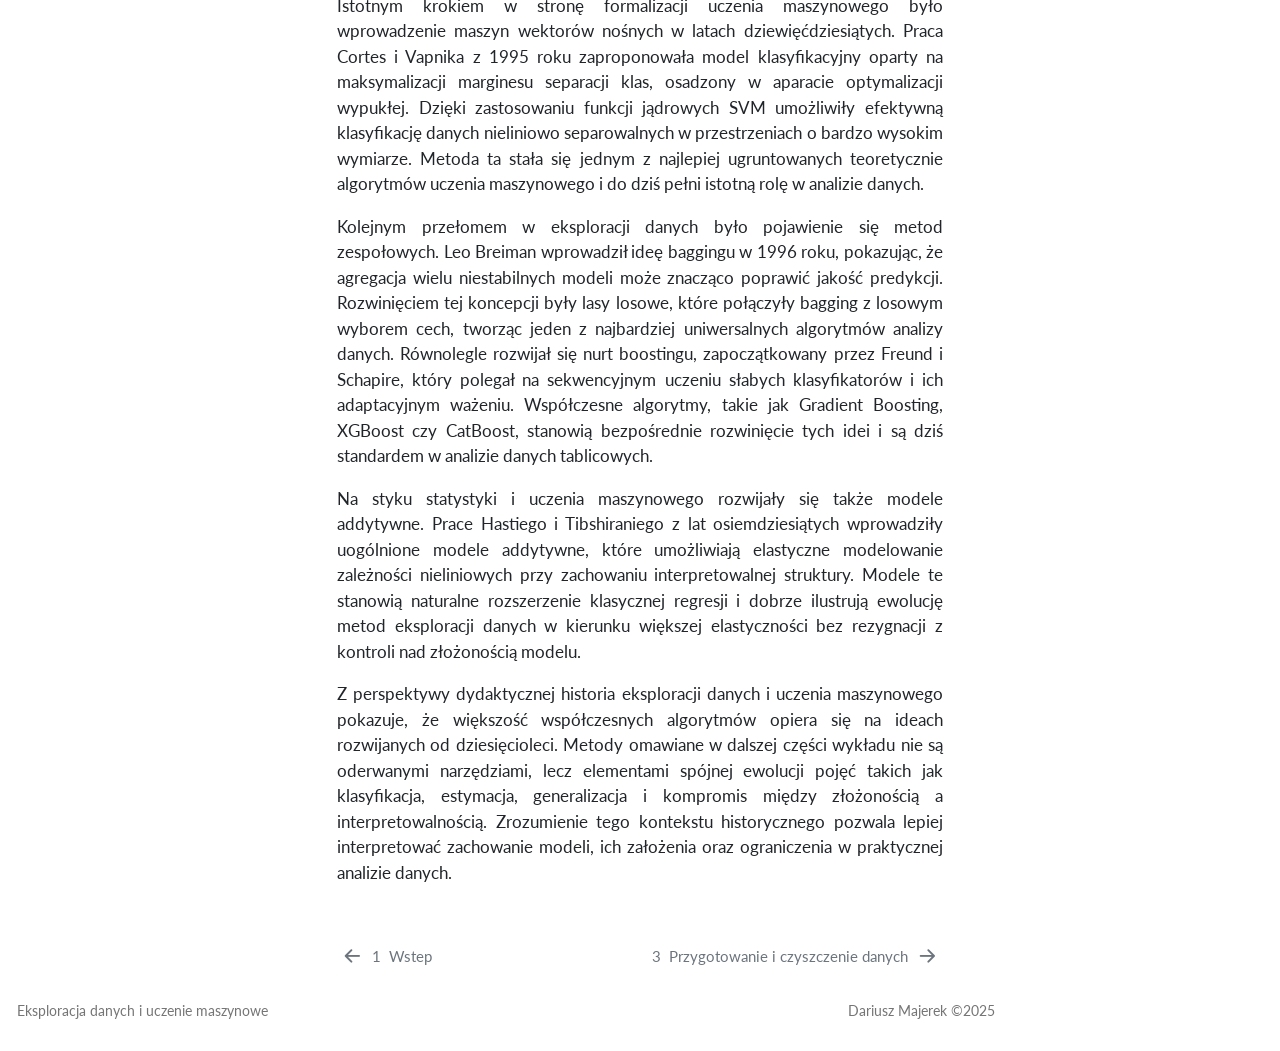
==== commit 0559b169: "tree examples added" ====
--- a/docs/chapters/01-wprowadzenie.html
+++ b/docs/chapters/01-wprowadzenie.html
@@ -271,7 +271,7 @@
     <div class="sidebar-title mb-0 py-0">
       <a href="../">Eksploracja danych i uczenie maszynowe</a> 
         <div class="sidebar-tools-main tools-wide">
-    <a href="https://github.com/DariuszMajerek/eksploracja-danych-uczenie-maszynowe" title="Source Code" class="quarto-navigation-tool px-1" aria-label="Source Code"><i class="bi bi-github"></i></a>
+    <a href="https://github.com/DariuszMajerek/ML_and_DM" title="Source Code" class="quarto-navigation-tool px-1" aria-label="Source Code"><i class="bi bi-github"></i></a>
     <a href="https://twitter.com/intent/tweet?url=|url|" title="Twitter" class="quarto-navigation-tool px-1" aria-label="Twitter"><i class="bi bi-twitter"></i></a>
   <a href="" class="quarto-color-scheme-toggle quarto-navigation-tool  px-1" onclick="window.quartoToggleColorScheme(); return false;" title="Przełącz tryb ciemny"><i class="bi"></i></a>
   <a href="" class="quarto-reader-toggle quarto-navigation-tool px-1" onclick="window.quartoToggleReader(); return false;" title="Przełącz tryb czytnika">
@@ -310,7 +310,7 @@
         <li class="sidebar-item">
   <div class="sidebar-item-container"> 
   <a href="../chapters/03-klasyfikacja-liniowa.html" class="sidebar-item-text sidebar-link">
- <span class="menu-text"><span class="chapter-number">4</span>&nbsp; <span class="chapter-title">Klasyfikacja liniowa</span></span></a>
+ <span class="menu-text"><span class="chapter-number">4</span>&nbsp; <span class="chapter-title">Modele liniowe</span></span></a>
   </div>
 </li>
         <li class="sidebar-item">
@@ -353,6 +353,12 @@
   <div class="sidebar-item-container"> 
   <a href="../chapters/10-podsumowanie.html" class="sidebar-item-text sidebar-link">
  <span class="menu-text"><span class="chapter-number">11</span>&nbsp; <span class="chapter-title">Podsumowanie</span></span></a>
+  </div>
+</li>
+        <li class="sidebar-item">
+  <div class="sidebar-item-container"> 
+  <a href="../chapters/reference.html" class="sidebar-item-text sidebar-link">
+ <span class="menu-text">References</span></a>
   </div>
 </li>
     </ul>
@@ -367,7 +373,7 @@
   <ul>
   <li><a href="#historia-eksploracji-danych-i-uczenia-maszynowego" id="toc-historia-eksploracji-danych-i-uczenia-maszynowego" class="nav-link active" data-scroll-target="#historia-eksploracji-danych-i-uczenia-maszynowego"><span class="header-section-number">2.1</span> Historia eksploracji danych i uczenia maszynowego</a></li>
   </ul>
-<div class="toc-actions"><ul><li><a href="https://github.com/DariuszMajerek/eksploracja-danych-uczenie-maszynowe/issues/new" class="toc-action"><i class="bi bi-github"></i>Zgłoś problem</a></li></ul></div></nav>
+<div class="toc-actions"><ul><li><a href="https://github.com/DariuszMajerek/ML_and_DM/issues/new" class="toc-action"><i class="bi bi-github"></i>Zgłoś problem</a></li></ul></div></nav>
     </div>
 <!-- main -->
 <main class="content" id="quarto-document-content">
@@ -841,7 +847,7 @@
 </div>   
     <div class="nav-footer-center">
       &nbsp;
-    <div class="toc-actions d-sm-block d-md-none"><ul><li><a href="https://github.com/DariuszMajerek/eksploracja-danych-uczenie-maszynowe/issues/new" class="toc-action"><i class="bi bi-github"></i>Zgłoś problem</a></li></ul></div></div>
+    <div class="toc-actions d-sm-block d-md-none"><ul><li><a href="https://github.com/DariuszMajerek/ML_and_DM/issues/new" class="toc-action"><i class="bi bi-github"></i>Zgłoś problem</a></li></ul></div></div>
     <div class="nav-footer-right">
 <p>Dariusz Majerek ©2025</p>
 </div>
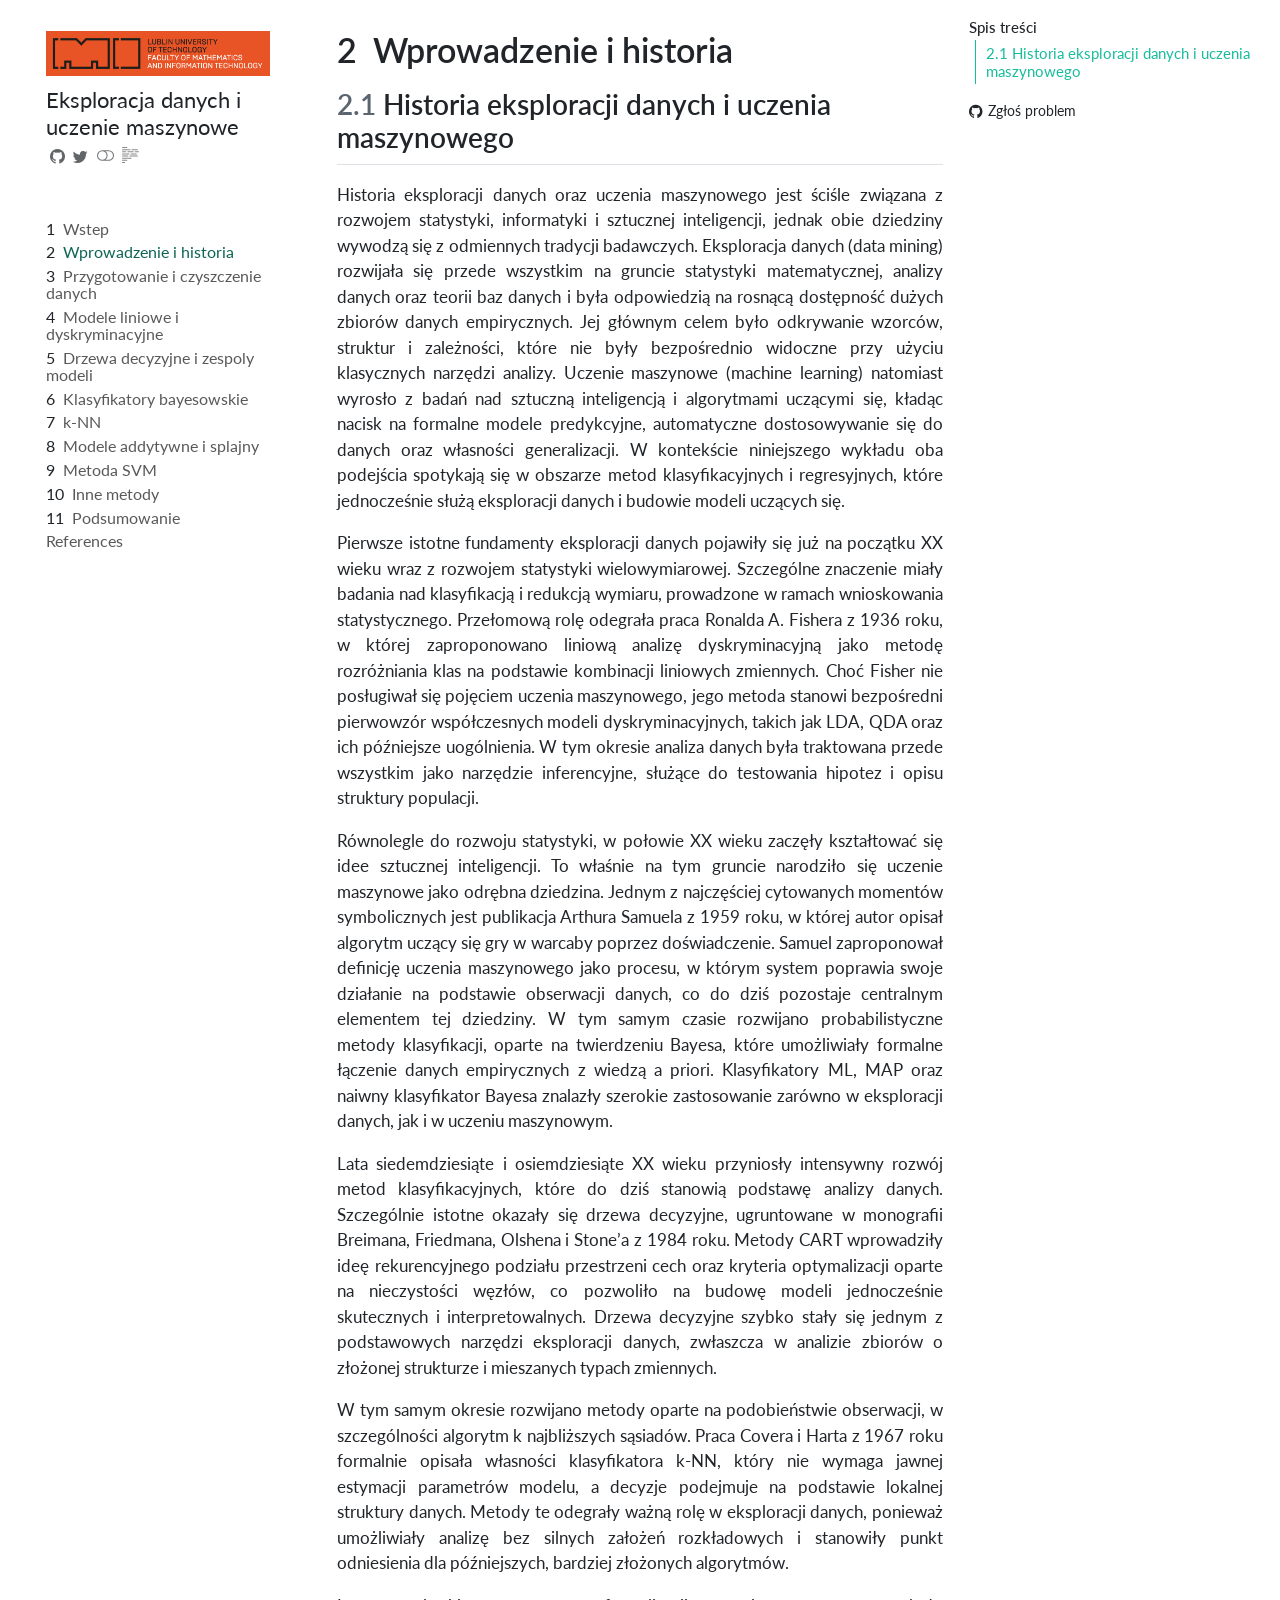
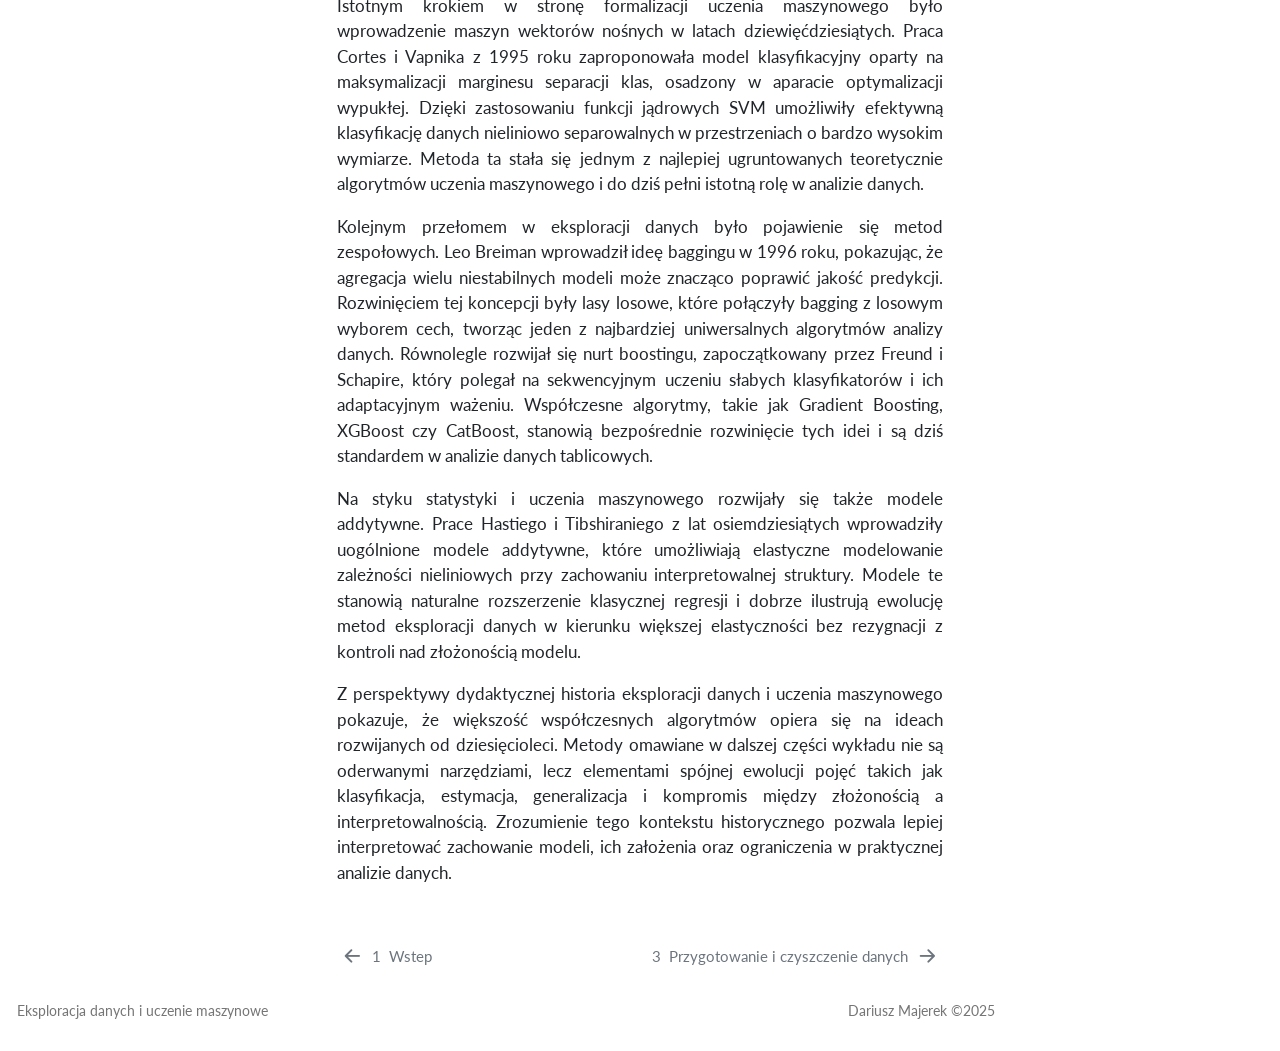
==== commit 6d758cb8: "lightgbm added" ====
--- a/docs/chapters/01-wprowadzenie.html
+++ b/docs/chapters/01-wprowadzenie.html
@@ -310,7 +310,7 @@
         <li class="sidebar-item">
   <div class="sidebar-item-container"> 
   <a href="../chapters/03-klasyfikacja-liniowa.html" class="sidebar-item-text sidebar-link">
- <span class="menu-text"><span class="chapter-number">4</span>&nbsp; <span class="chapter-title">Modele liniowe</span></span></a>
+ <span class="menu-text"><span class="chapter-number">4</span>&nbsp; <span class="chapter-title">Modele liniowe i dyskryminacyjne</span></span></a>
   </div>
 </li>
         <li class="sidebar-item">
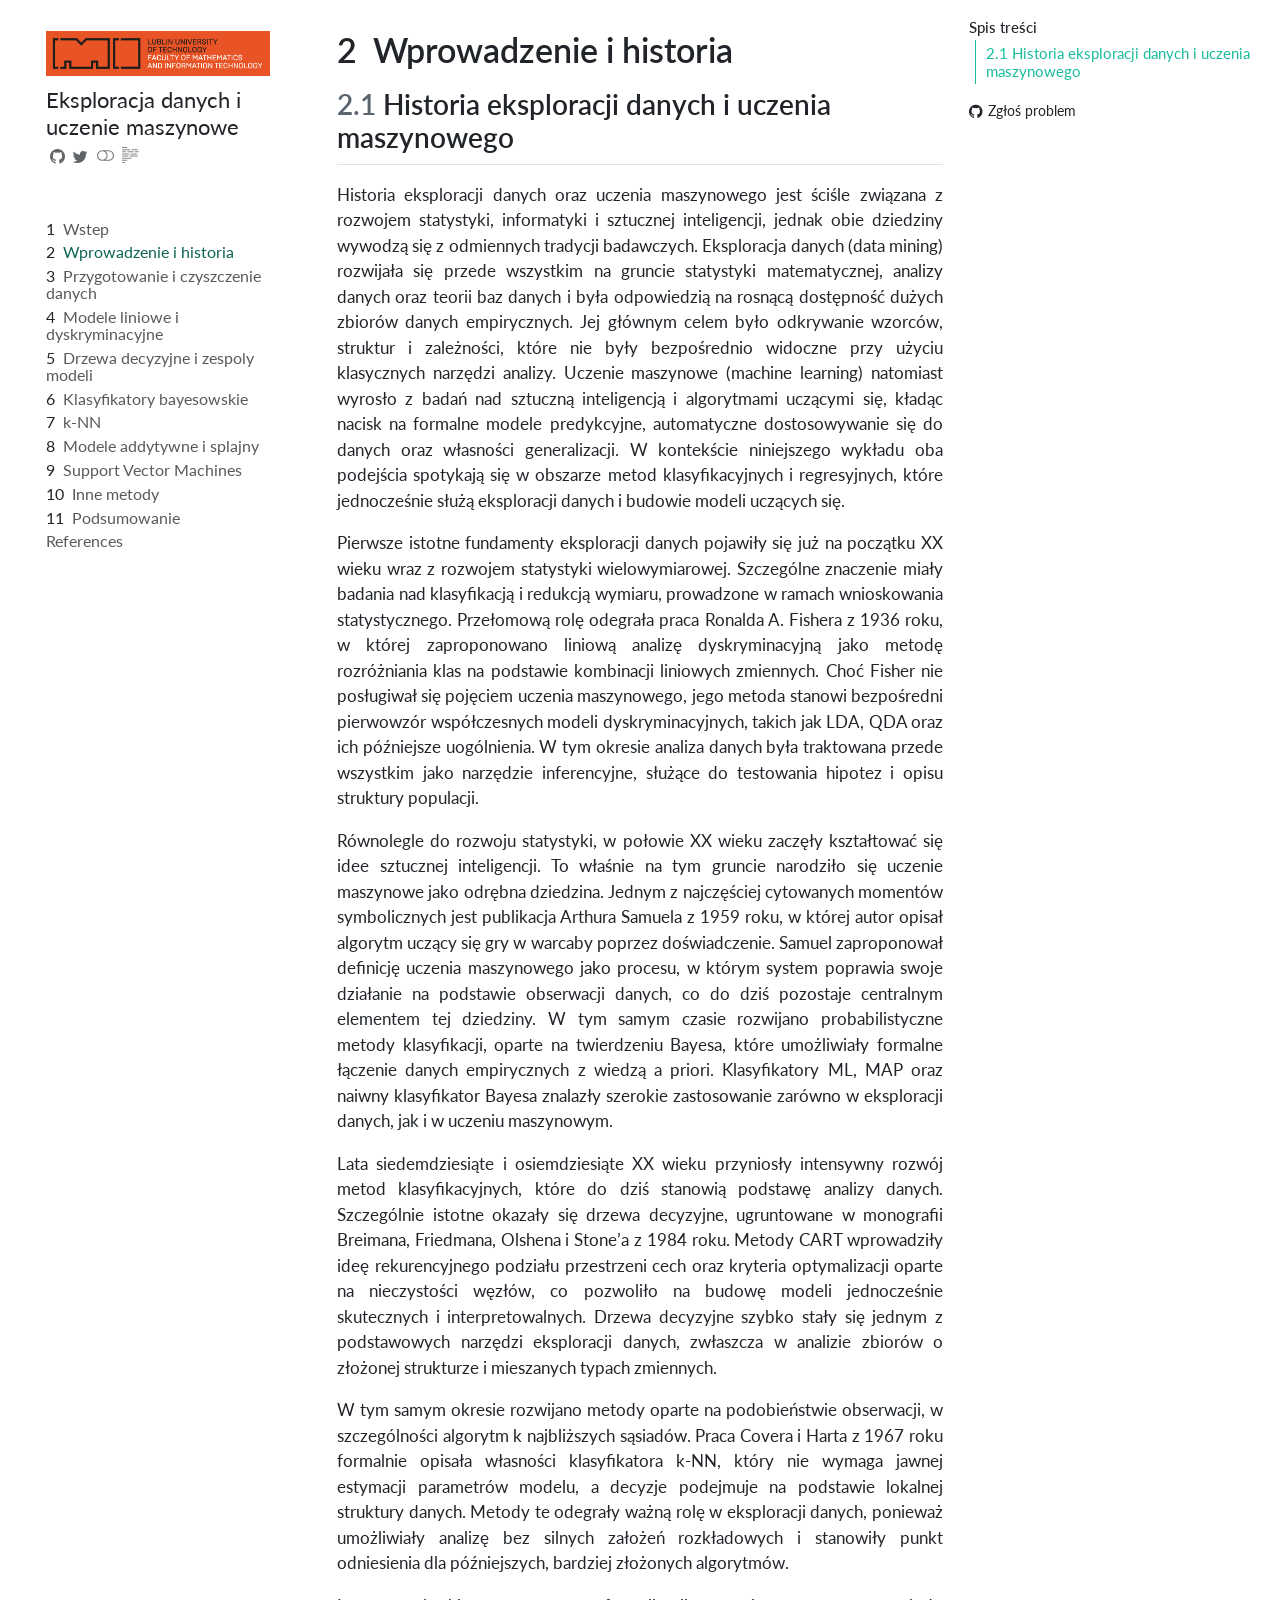
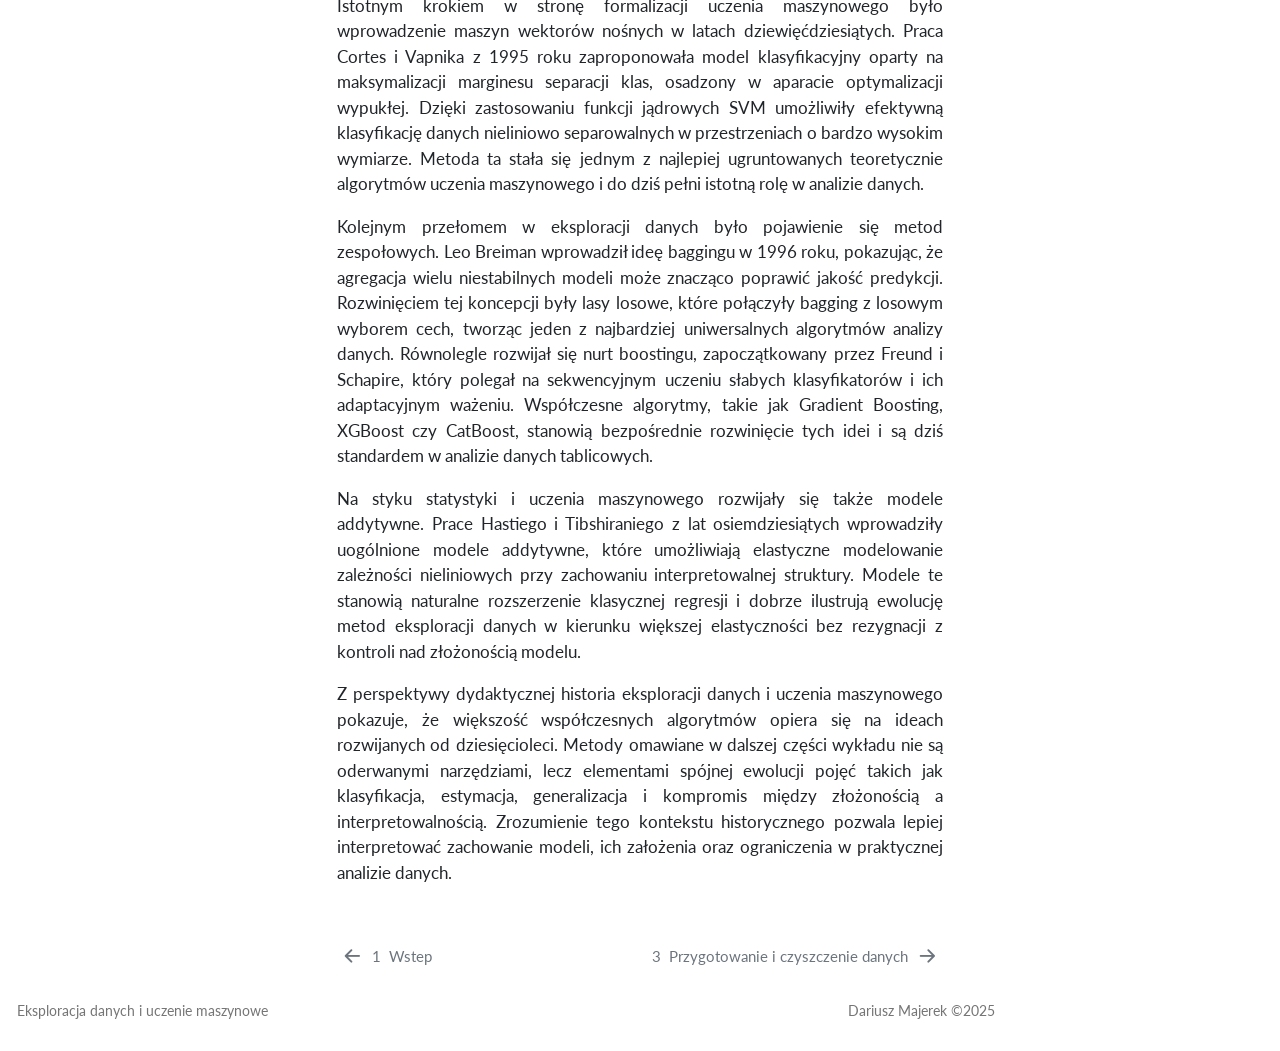
==== commit ed949813: "update titles" ====
--- a/docs/chapters/01-wprowadzenie.html
+++ b/docs/chapters/01-wprowadzenie.html
@@ -340,7 +340,7 @@
         <li class="sidebar-item">
   <div class="sidebar-item-container"> 
   <a href="../chapters/08-svm.html" class="sidebar-item-text sidebar-link">
- <span class="menu-text"><span class="chapter-number">9</span>&nbsp; <span class="chapter-title">Metoda SVM</span></span></a>
+ <span class="menu-text"><span class="chapter-number">9</span>&nbsp; <span class="chapter-title">Support Vector Machines</span></span></a>
   </div>
 </li>
         <li class="sidebar-item">
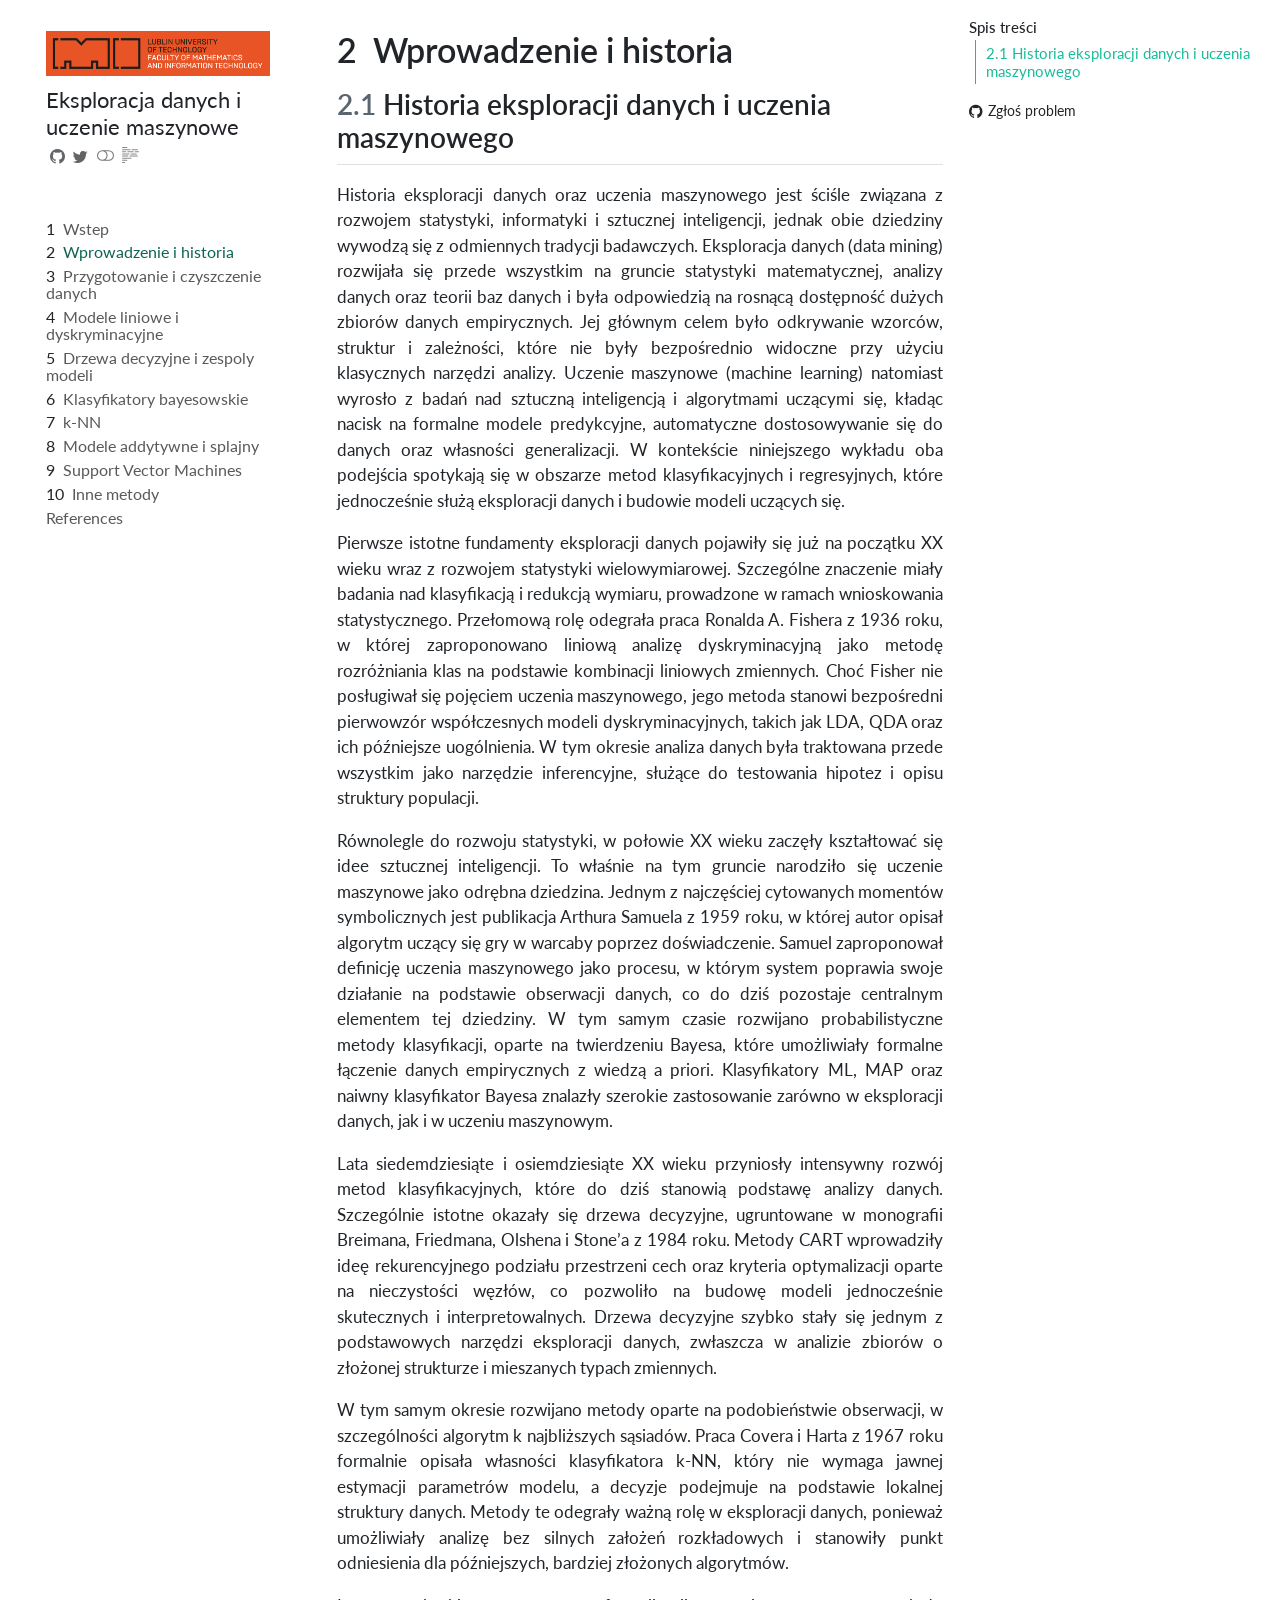
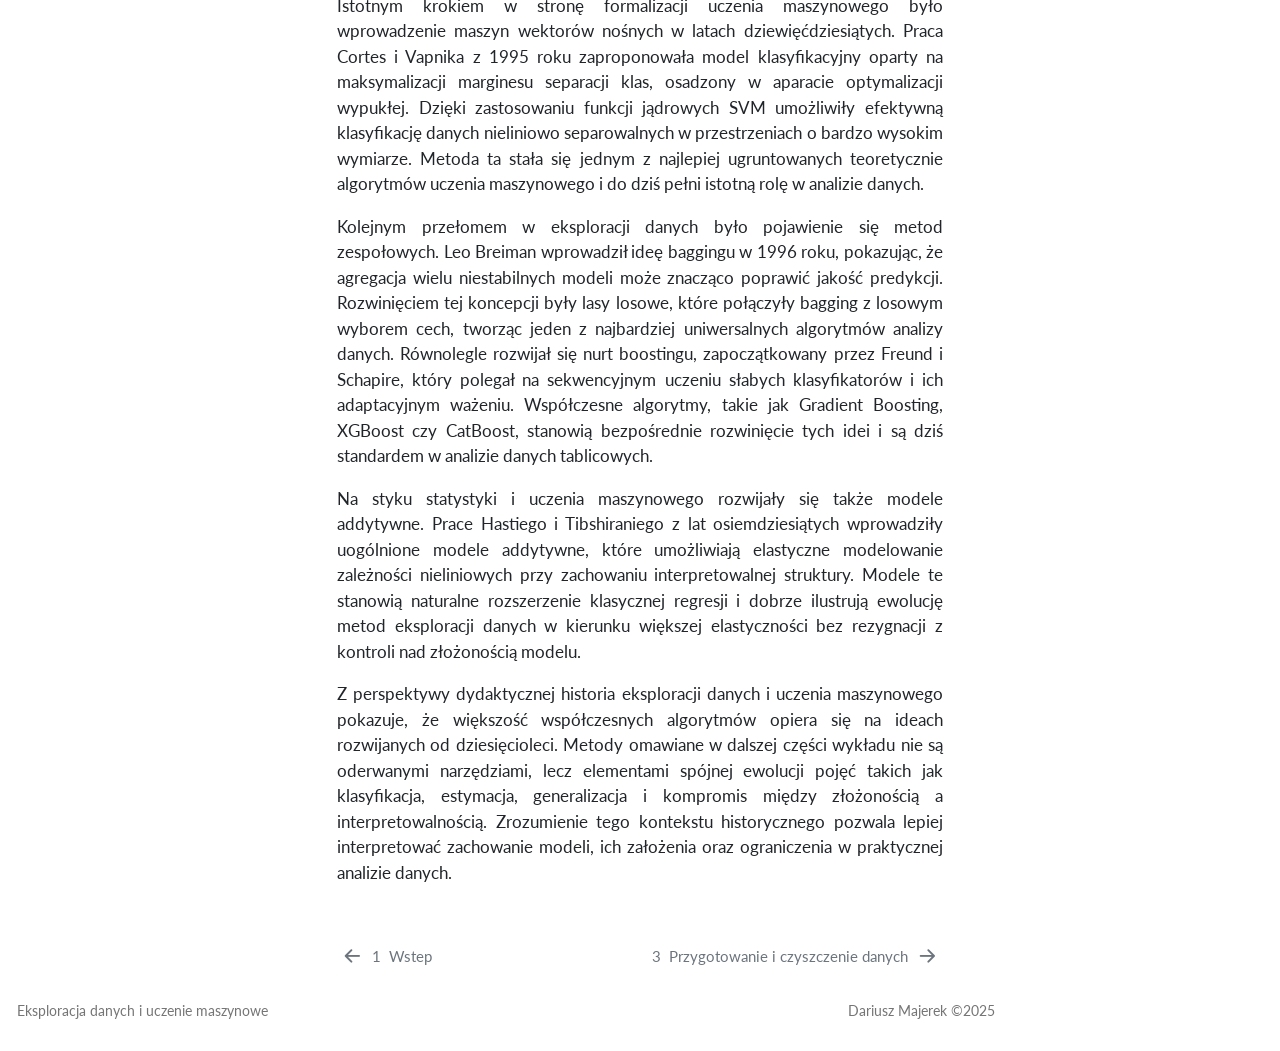
==== commit e230850e: "Usuniecie podsumowania" ====
--- a/docs/chapters/01-wprowadzenie.html
+++ b/docs/chapters/01-wprowadzenie.html
@@ -351,12 +351,6 @@
 </li>
         <li class="sidebar-item">
   <div class="sidebar-item-container"> 
-  <a href="../chapters/10-podsumowanie.html" class="sidebar-item-text sidebar-link">
- <span class="menu-text"><span class="chapter-number">11</span>&nbsp; <span class="chapter-title">Podsumowanie</span></span></a>
-  </div>
-</li>
-        <li class="sidebar-item">
-  <div class="sidebar-item-container"> 
   <a href="../chapters/reference.html" class="sidebar-item-text sidebar-link">
  <span class="menu-text">References</span></a>
   </div>
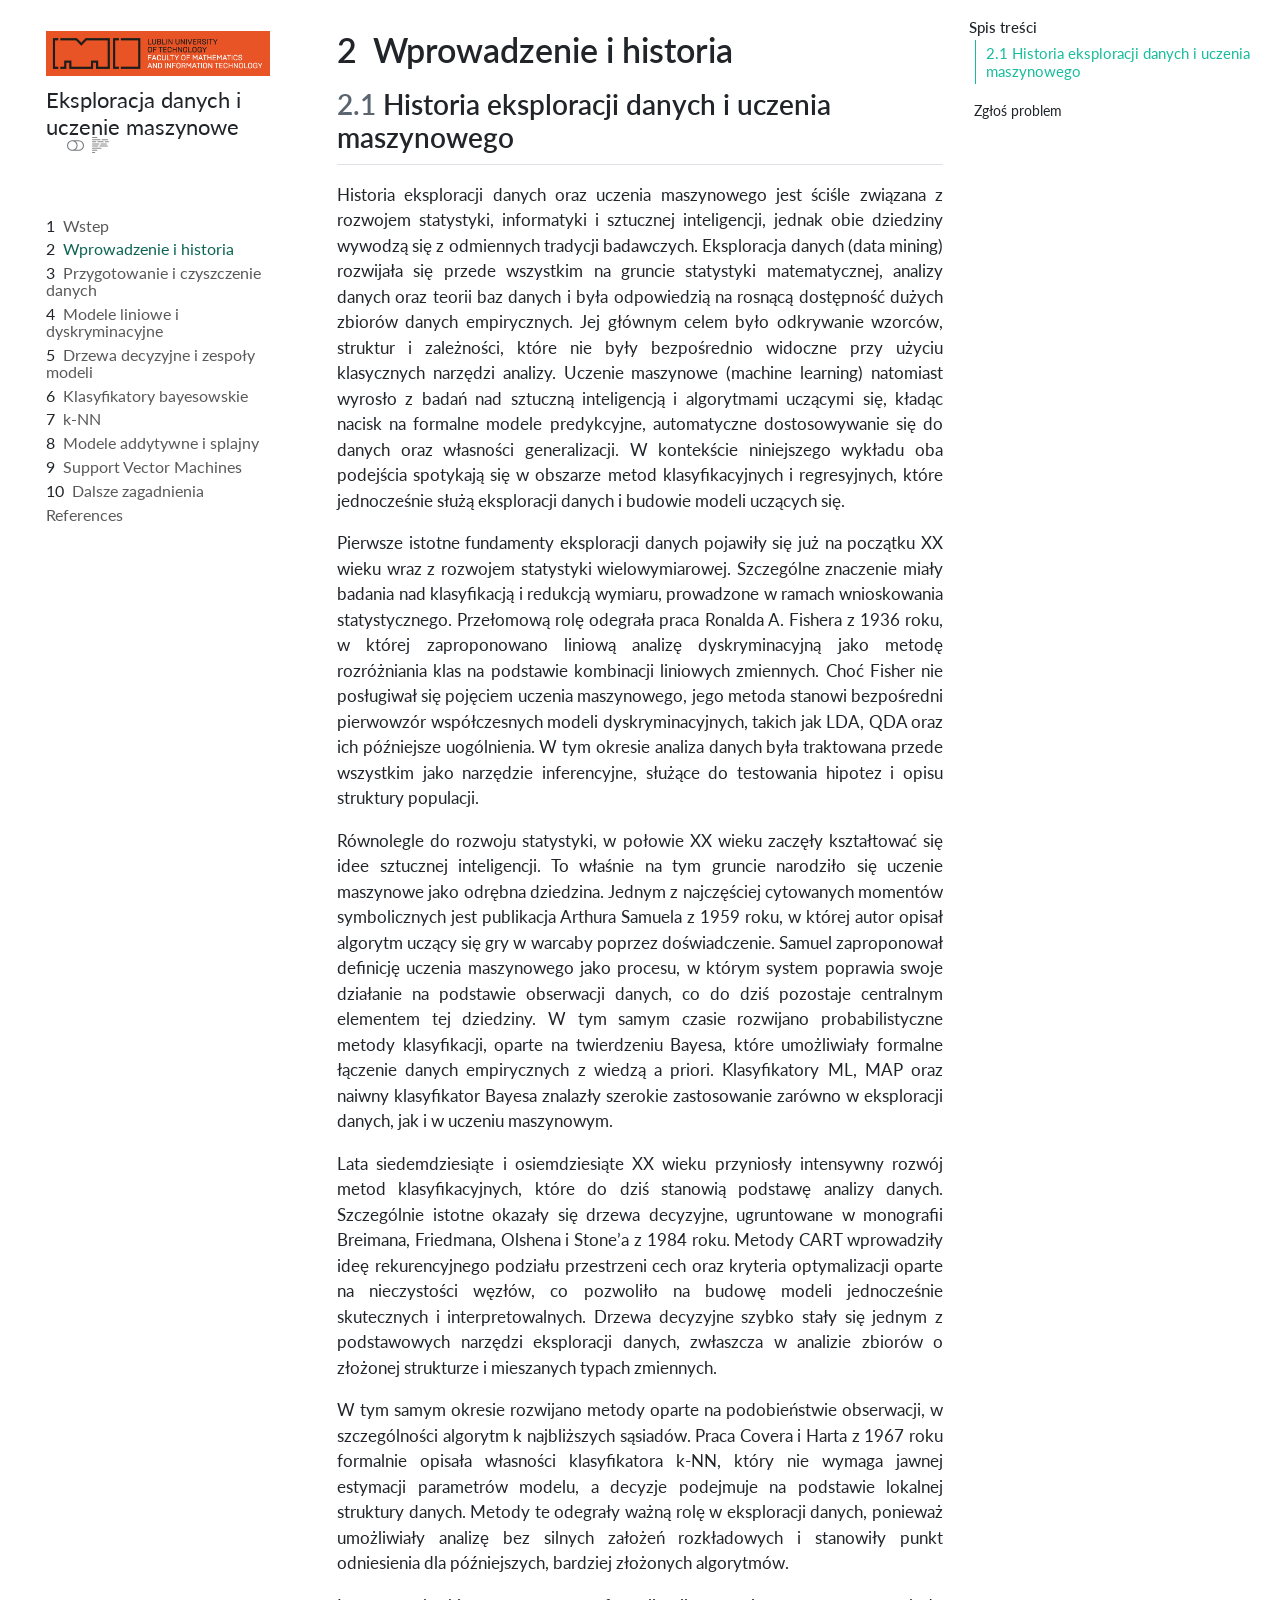
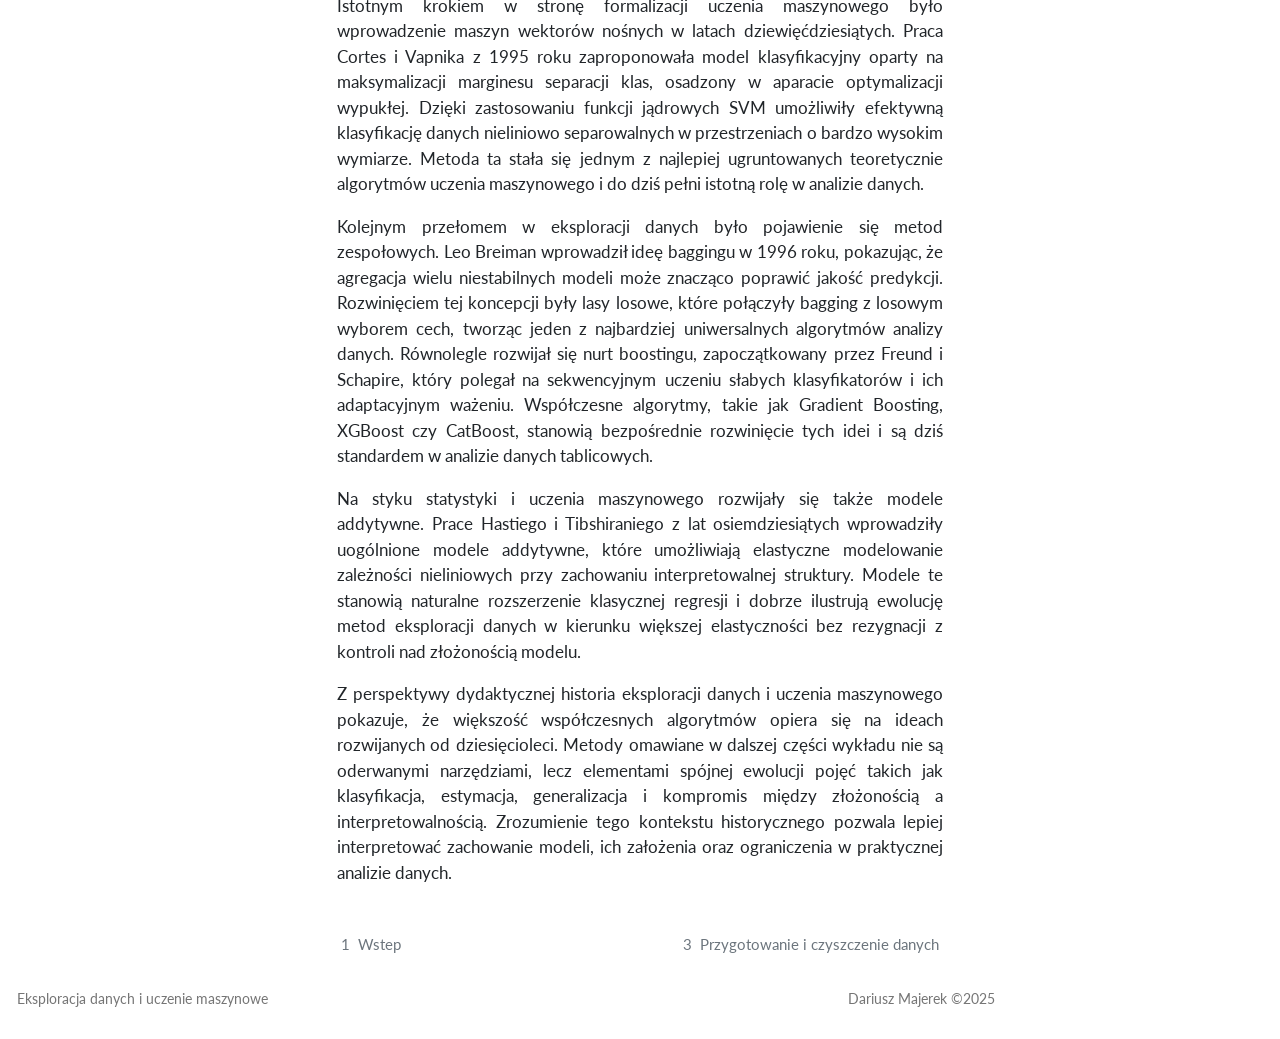
==== commit 85c154fa: "Dodałem rodział 9" ====
--- a/docs/chapters/01-wprowadzenie.html
+++ b/docs/chapters/01-wprowadzenie.html
@@ -2,7 +2,7 @@
 <html xmlns="http://www.w3.org/1999/xhtml" lang="pl" xml:lang="pl"><head>
 
 <meta charset="utf-8">
-<meta name="generator" content="quarto-1.8.26">
+<meta name="generator" content="quarto-1.7.31">
 
 <meta name="viewport" content="width=device-width, initial-scale=1.0, user-scalable=yes">
 
@@ -35,19 +35,18 @@
 <link href="../images/cover.png" rel="icon" type="image/png">
 <script src="../site_libs/quarto-html/quarto.js" type="module"></script>
 <script src="../site_libs/quarto-html/tabsets/tabsets.js" type="module"></script>
-<script src="../site_libs/quarto-html/axe/axe-check.js" type="module"></script>
 <script src="../site_libs/quarto-html/popper.min.js"></script>
 <script src="../site_libs/quarto-html/tippy.umd.min.js"></script>
 <script src="../site_libs/quarto-html/anchor.min.js"></script>
 <link href="../site_libs/quarto-html/tippy.css" rel="stylesheet">
-<link href="../site_libs/quarto-html/quarto-syntax-highlighting-587c61ba64f3a5504c4d52d930310e48.css" rel="stylesheet" class="quarto-color-scheme" id="quarto-text-highlighting-styles">
-<link href="../site_libs/quarto-html/quarto-syntax-highlighting-dark-b758ccaa5987ceb1b75504551e579abf.css" rel="stylesheet" class="quarto-color-scheme quarto-color-alternate" id="quarto-text-highlighting-styles">
-<link href="../site_libs/quarto-html/quarto-syntax-highlighting-587c61ba64f3a5504c4d52d930310e48.css" rel="stylesheet" class="quarto-color-scheme-extra" id="quarto-text-highlighting-styles">
+<link href="../site_libs/quarto-html/quarto-syntax-highlighting-e1a5c8363afafaef2c763b6775fbf3ca.css" rel="stylesheet" class="quarto-color-scheme" id="quarto-text-highlighting-styles">
+<link href="../site_libs/quarto-html/quarto-syntax-highlighting-dark-8ef56b68f8fa1e9d2ba328e99e439f80.css" rel="stylesheet" class="quarto-color-scheme quarto-color-alternate" id="quarto-text-highlighting-styles">
+<link href="../site_libs/quarto-html/quarto-syntax-highlighting-e1a5c8363afafaef2c763b6775fbf3ca.css" rel="stylesheet" class="quarto-color-scheme-extra" id="quarto-text-highlighting-styles">
 <script src="../site_libs/bootstrap/bootstrap.min.js"></script>
 <link href="../site_libs/bootstrap/bootstrap-icons.css" rel="stylesheet">
-<link href="../site_libs/bootstrap/bootstrap-6b8c1b7f874bdd152064db223e7d36ae.min.css" rel="stylesheet" append-hash="true" class="quarto-color-scheme" id="quarto-bootstrap" data-mode="light">
-<link href="../site_libs/bootstrap/bootstrap-dark-7becdd8e1b79f26ea566d6ea537c1a09.min.css" rel="stylesheet" append-hash="true" class="quarto-color-scheme quarto-color-alternate" id="quarto-bootstrap" data-mode="dark">
-<link href="../site_libs/bootstrap/bootstrap-6b8c1b7f874bdd152064db223e7d36ae.min.css" rel="stylesheet" append-hash="true" class="quarto-color-scheme-extra" id="quarto-bootstrap" data-mode="light">
+<link href="../site_libs/bootstrap/bootstrap-2d449610c6da6b3fd31ed0a9984c1b47.min.css" rel="stylesheet" append-hash="true" class="quarto-color-scheme" id="quarto-bootstrap" data-mode="light">
+<link href="../site_libs/bootstrap/bootstrap-dark-f7ccbded210020a5533f6fd86e3f20c2.min.css" rel="stylesheet" append-hash="true" class="quarto-color-scheme quarto-color-alternate" id="quarto-bootstrap" data-mode="dark">
+<link href="../site_libs/bootstrap/bootstrap-2d449610c6da6b3fd31ed0a9984c1b47.min.css" rel="stylesheet" append-hash="true" class="quarto-color-scheme-extra" id="quarto-bootstrap" data-mode="light">
 <script id="quarto-search-options" type="application/json">{
   "location": "sidebar",
   "copy-button": false,
@@ -265,8 +264,7 @@
   <nav id="quarto-sidebar" class="sidebar collapse collapse-horizontal quarto-sidebar-collapse-item sidebar-navigation floating overflow-auto">
     <div class="pt-lg-2 mt-2 text-left sidebar-header sidebar-header-stacked">
       <a href="../index.html" class="sidebar-logo-link">
-      <img src="../images/logo.jpg" alt="" class="sidebar-logo light-content py-0 d-lg-inline d-none">
-      <img src="../images/logo.jpg" alt="" class="sidebar-logo dark-content py-0 d-lg-inline d-none">
+      <img src="../images/logo.jpg" alt="" class="sidebar-logo py-0 d-lg-inline d-none">
       </a>
     <div class="sidebar-title mb-0 py-0">
       <a href="../">Eksploracja danych i uczenie maszynowe</a> 
@@ -316,7 +314,7 @@
         <li class="sidebar-item">
   <div class="sidebar-item-container"> 
   <a href="../chapters/04-drzewa-zespoly.html" class="sidebar-item-text sidebar-link">
- <span class="menu-text"><span class="chapter-number">5</span>&nbsp; <span class="chapter-title">Drzewa decyzyjne i zespoly modeli</span></span></a>
+ <span class="menu-text"><span class="chapter-number">5</span>&nbsp; <span class="chapter-title">Drzewa decyzyjne i zespoły modeli</span></span></a>
   </div>
 </li>
         <li class="sidebar-item">
@@ -346,7 +344,7 @@
         <li class="sidebar-item">
   <div class="sidebar-item-container"> 
   <a href="../chapters/09-dalsze-zagadnienia.html" class="sidebar-item-text sidebar-link">
- <span class="menu-text"><span class="chapter-number">10</span>&nbsp; <span class="chapter-title">Inne metody</span></span></a>
+ <span class="menu-text"><span class="chapter-number">10</span>&nbsp; <span class="chapter-title">Dalsze zagadnienia</span></span></a>
   </div>
 </li>
         <li class="sidebar-item">
@@ -472,14 +470,13 @@
       e.clearSelection();
     }
     const getTextToCopy = function(trigger) {
-      const outerScaffold = trigger.parentElement.cloneNode(true);
-      const codeEl = outerScaffold.querySelector('code');
-      for (const childEl of codeEl.children) {
-        if (isCodeAnnotation(childEl)) {
-          childEl.remove();
-        }
-      }
-      return codeEl.innerText;
+        const codeEl = trigger.previousElementSibling.cloneNode(true);
+        for (const childEl of codeEl.children) {
+          if (isCodeAnnotation(childEl)) {
+            childEl.remove();
+          }
+        }
+        return codeEl.innerText;
     }
     const clipboard = new window.ClipboardJS('.code-copy-button:not([data-in-quarto-modal])', {
       text: getTextToCopy
--- a/docs/site_libs/quarto-html/quarto-syntax-highlighting-e1a5c8363afafaef2c763b6775fbf3ca.css
+++ b/docs/site_libs/quarto-html/quarto-syntax-highlighting-e1a5c8363afafaef2c763b6775fbf3ca.css
@@ -0,0 +1,236 @@
+/* quarto syntax highlight colors */
+:root {
+  --quarto-hl-ot-color: #003B4F;
+  --quarto-hl-at-color: #657422;
+  --quarto-hl-ss-color: #20794D;
+  --quarto-hl-an-color: #5E5E5E;
+  --quarto-hl-fu-color: #4758AB;
+  --quarto-hl-st-color: #20794D;
+  --quarto-hl-cf-color: #003B4F;
+  --quarto-hl-op-color: #5E5E5E;
+  --quarto-hl-er-color: #AD0000;
+  --quarto-hl-bn-color: #AD0000;
+  --quarto-hl-al-color: #AD0000;
+  --quarto-hl-va-color: #111111;
+  --quarto-hl-bu-color: inherit;
+  --quarto-hl-ex-color: inherit;
+  --quarto-hl-pp-color: #AD0000;
+  --quarto-hl-in-color: #5E5E5E;
+  --quarto-hl-vs-color: #20794D;
+  --quarto-hl-wa-color: #5E5E5E;
+  --quarto-hl-do-color: #5E5E5E;
+  --quarto-hl-im-color: #00769E;
+  --quarto-hl-ch-color: #20794D;
+  --quarto-hl-dt-color: #AD0000;
+  --quarto-hl-fl-color: #AD0000;
+  --quarto-hl-co-color: #5E5E5E;
+  --quarto-hl-cv-color: #5E5E5E;
+  --quarto-hl-cn-color: #8f5902;
+  --quarto-hl-sc-color: #5E5E5E;
+  --quarto-hl-dv-color: #AD0000;
+  --quarto-hl-kw-color: #003B4F;
+}
+
+/* other quarto variables */
+:root {
+  --quarto-font-monospace: SFMono-Regular, Menlo, Monaco, Consolas, "Liberation Mono", "Courier New", monospace;
+}
+
+/* syntax highlight based on Pandoc's rules */
+pre > code.sourceCode > span {
+  color: #003B4F;
+}
+
+code.sourceCode > span {
+  color: #003B4F;
+}
+
+div.sourceCode,
+div.sourceCode pre.sourceCode {
+  color: #003B4F;
+}
+
+/* Normal */
+code span {
+  color: #003B4F;
+}
+
+/* Alert */
+code span.al {
+  color: #AD0000;
+  font-style: inherit;
+}
+
+/* Annotation */
+code span.an {
+  color: #5E5E5E;
+  font-style: inherit;
+}
+
+/* Attribute */
+code span.at {
+  color: #657422;
+  font-style: inherit;
+}
+
+/* BaseN */
+code span.bn {
+  color: #AD0000;
+  font-style: inherit;
+}
+
+/* BuiltIn */
+code span.bu {
+  font-style: inherit;
+}
+
+/* ControlFlow */
+code span.cf {
+  color: #003B4F;
+  font-weight: bold;
+  font-style: inherit;
+}
+
+/* Char */
+code span.ch {
+  color: #20794D;
+  font-style: inherit;
+}
+
+/* Constant */
+code span.cn {
+  color: #8f5902;
+  font-style: inherit;
+}
+
+/* Comment */
+code span.co {
+  color: #5E5E5E;
+  font-style: inherit;
+}
+
+/* CommentVar */
+code span.cv {
+  color: #5E5E5E;
+  font-style: italic;
+}
+
+/* Documentation */
+code span.do {
+  color: #5E5E5E;
+  font-style: italic;
+}
+
+/* DataType */
+code span.dt {
+  color: #AD0000;
+  font-style: inherit;
+}
+
+/* DecVal */
+code span.dv {
+  color: #AD0000;
+  font-style: inherit;
+}
+
+/* Error */
+code span.er {
+  color: #AD0000;
+  font-style: inherit;
+}
+
+/* Extension */
+code span.ex {
+  font-style: inherit;
+}
+
+/* Float */
+code span.fl {
+  color: #AD0000;
+  font-style: inherit;
+}
+
+/* Function */
+code span.fu {
+  color: #4758AB;
+  font-style: inherit;
+}
+
+/* Import */
+code span.im {
+  color: #00769E;
+  font-style: inherit;
+}
+
+/* Information */
+code span.in {
+  color: #5E5E5E;
+  font-style: inherit;
+}
+
+/* Keyword */
+code span.kw {
+  color: #003B4F;
+  font-weight: bold;
+  font-style: inherit;
+}
+
+/* Operator */
+code span.op {
+  color: #5E5E5E;
+  font-style: inherit;
+}
+
+/* Other */
+code span.ot {
+  color: #003B4F;
+  font-style: inherit;
+}
+
+/* Preprocessor */
+code span.pp {
+  color: #AD0000;
+  font-style: inherit;
+}
+
+/* SpecialChar */
+code span.sc {
+  color: #5E5E5E;
+  font-style: inherit;
+}
+
+/* SpecialString */
+code span.ss {
+  color: #20794D;
+  font-style: inherit;
+}
+
+/* String */
+code span.st {
+  color: #20794D;
+  font-style: inherit;
+}
+
+/* Variable */
+code span.va {
+  color: #111111;
+  font-style: inherit;
+}
+
+/* VerbatimString */
+code span.vs {
+  color: #20794D;
+  font-style: inherit;
+}
+
+/* Warning */
+code span.wa {
+  color: #5E5E5E;
+  font-style: italic;
+}
+
+.prevent-inlining {
+  content: "</";
+}
+
+/*# sourceMappingURL=c735b2cac6c846c1abc72f5ce1520814.css.map */
--- a/docs/site_libs/quarto-html/quarto-syntax-highlighting-dark-8ef56b68f8fa1e9d2ba328e99e439f80.css
+++ b/docs/site_libs/quarto-html/quarto-syntax-highlighting-dark-8ef56b68f8fa1e9d2ba328e99e439f80.css
@@ -0,0 +1,219 @@
+/* quarto syntax highlight colors */
+:root {
+  --quarto-hl-al-color: #f07178;
+  --quarto-hl-an-color: #d4d0ab;
+  --quarto-hl-at-color: #00e0e0;
+  --quarto-hl-bn-color: #d4d0ab;
+  --quarto-hl-bu-color: #abe338;
+  --quarto-hl-ch-color: #abe338;
+  --quarto-hl-co-color: #f8f8f2;
+  --quarto-hl-cv-color: #ffd700;
+  --quarto-hl-cn-color: #ffd700;
+  --quarto-hl-cf-color: #ffa07a;
+  --quarto-hl-dt-color: #ffa07a;
+  --quarto-hl-dv-color: #d4d0ab;
+  --quarto-hl-do-color: #f8f8f2;
+  --quarto-hl-er-color: #f07178;
+  --quarto-hl-ex-color: #00e0e0;
+  --quarto-hl-fl-color: #d4d0ab;
+  --quarto-hl-fu-color: #ffa07a;
+  --quarto-hl-im-color: #abe338;
+  --quarto-hl-in-color: #d4d0ab;
+  --quarto-hl-kw-color: #ffa07a;
+  --quarto-hl-op-color: #ffa07a;
+  --quarto-hl-ot-color: #00e0e0;
+  --quarto-hl-pp-color: #dcc6e0;
+  --quarto-hl-re-color: #00e0e0;
+  --quarto-hl-sc-color: #abe338;
+  --quarto-hl-ss-color: #abe338;
+  --quarto-hl-st-color: #abe338;
+  --quarto-hl-va-color: #00e0e0;
+  --quarto-hl-vs-color: #abe338;
+  --quarto-hl-wa-color: #dcc6e0;
+}
+
+/* other quarto variables */
+:root {
+  --quarto-font-monospace: SFMono-Regular, Menlo, Monaco, Consolas, "Liberation Mono", "Courier New", monospace;
+}
+
+/* syntax highlight based on Pandoc's rules */
+pre > code.sourceCode > span {
+  color: #f8f8f2;
+}
+
+code.sourceCode > span {
+  color: #f8f8f2;
+}
+
+div.sourceCode,
+div.sourceCode pre.sourceCode {
+  color: #f8f8f2;
+}
+
+/* Normal */
+code span {
+  color: #f8f8f2;
+}
+
+/* Alert */
+code span.al {
+  color: #f07178;
+}
+
+/* Annotation */
+code span.an {
+  color: #d4d0ab;
+}
+
+/* Attribute */
+code span.at {
+  color: #00e0e0;
+}
+
+/* BaseN */
+code span.bn {
+  color: #d4d0ab;
+}
+
+/* BuiltIn */
+code span.bu {
+  color: #abe338;
+}
+
+/* ControlFlow */
+code span.cf {
+  font-weight: bold;
+  color: #ffa07a;
+}
+
+/* Char */
+code span.ch {
+  color: #abe338;
+}
+
+/* Constant */
+code span.cn {
+  color: #ffd700;
+}
+
+/* Comment */
+code span.co {
+  font-style: italic;
+  color: #f8f8f2;
+}
+
+/* CommentVar */
+code span.cv {
+  color: #ffd700;
+}
+
+/* Documentation */
+code span.do {
+  color: #f8f8f2;
+}
+
+/* DataType */
+code span.dt {
+  color: #ffa07a;
+}
+
+/* DecVal */
+code span.dv {
+  color: #d4d0ab;
+}
+
+/* Error */
+code span.er {
+  color: #f07178;
+  text-decoration: underline;
+}
+
+/* Extension */
+code span.ex {
+  font-weight: bold;
+  color: #00e0e0;
+}
+
+/* Float */
+code span.fl {
+  color: #d4d0ab;
+}
+
+/* Function */
+code span.fu {
+  color: #ffa07a;
+}
+
+/* Import */
+code span.im {
+  color: #abe338;
+}
+
+/* Information */
+code span.in {
+  color: #d4d0ab;
+}
+
+/* Keyword */
+code span.kw {
+  font-weight: bold;
+  color: #ffa07a;
+}
+
+/* Operator */
+code span.op {
+  color: #ffa07a;
+}
+
+/* Other */
+code span.ot {
+  color: #00e0e0;
+}
+
+/* Preprocessor */
+code span.pp {
+  color: #dcc6e0;
+}
+
+/* RegionMarker */
+code span.re {
+  background-color: #f8f8f2;
+  color: #00e0e0;
+}
+
+/* SpecialChar */
+code span.sc {
+  color: #abe338;
+}
+
+/* SpecialString */
+code span.ss {
+  color: #abe338;
+}
+
+/* String */
+code span.st {
+  color: #abe338;
+}
+
+/* Variable */
+code span.va {
+  color: #00e0e0;
+}
+
+/* VerbatimString */
+code span.vs {
+  color: #abe338;
+}
+
+/* Warning */
+code span.wa {
+  color: #dcc6e0;
+}
+
+.prevent-inlining {
+  content: "</";
+}
+
+/*# sourceMappingURL=cf5278f7cea5512246cb3b41cb474b3b.css.map */
--- a/docs/site_libs/quarto-html/quarto-syntax-highlighting-e1a5c8363afafaef2c763b6775fbf3ca.css
+++ b/docs/site_libs/quarto-html/quarto-syntax-highlighting-e1a5c8363afafaef2c763b6775fbf3ca.css
@@ -0,0 +1,236 @@
+/* quarto syntax highlight colors */
+:root {
+  --quarto-hl-ot-color: #003B4F;
+  --quarto-hl-at-color: #657422;
+  --quarto-hl-ss-color: #20794D;
+  --quarto-hl-an-color: #5E5E5E;
+  --quarto-hl-fu-color: #4758AB;
+  --quarto-hl-st-color: #20794D;
+  --quarto-hl-cf-color: #003B4F;
+  --quarto-hl-op-color: #5E5E5E;
+  --quarto-hl-er-color: #AD0000;
+  --quarto-hl-bn-color: #AD0000;
+  --quarto-hl-al-color: #AD0000;
+  --quarto-hl-va-color: #111111;
+  --quarto-hl-bu-color: inherit;
+  --quarto-hl-ex-color: inherit;
+  --quarto-hl-pp-color: #AD0000;
+  --quarto-hl-in-color: #5E5E5E;
+  --quarto-hl-vs-color: #20794D;
+  --quarto-hl-wa-color: #5E5E5E;
+  --quarto-hl-do-color: #5E5E5E;
+  --quarto-hl-im-color: #00769E;
+  --quarto-hl-ch-color: #20794D;
+  --quarto-hl-dt-color: #AD0000;
+  --quarto-hl-fl-color: #AD0000;
+  --quarto-hl-co-color: #5E5E5E;
+  --quarto-hl-cv-color: #5E5E5E;
+  --quarto-hl-cn-color: #8f5902;
+  --quarto-hl-sc-color: #5E5E5E;
+  --quarto-hl-dv-color: #AD0000;
+  --quarto-hl-kw-color: #003B4F;
+}
+
+/* other quarto variables */
+:root {
+  --quarto-font-monospace: SFMono-Regular, Menlo, Monaco, Consolas, "Liberation Mono", "Courier New", monospace;
+}
+
+/* syntax highlight based on Pandoc's rules */
+pre > code.sourceCode > span {
+  color: #003B4F;
+}
+
+code.sourceCode > span {
+  color: #003B4F;
+}
+
+div.sourceCode,
+div.sourceCode pre.sourceCode {
+  color: #003B4F;
+}
+
+/* Normal */
+code span {
+  color: #003B4F;
+}
+
+/* Alert */
+code span.al {
+  color: #AD0000;
+  font-style: inherit;
+}
+
+/* Annotation */
+code span.an {
+  color: #5E5E5E;
+  font-style: inherit;
+}
+
+/* Attribute */
+code span.at {
+  color: #657422;
+  font-style: inherit;
+}
+
+/* BaseN */
+code span.bn {
+  color: #AD0000;
+  font-style: inherit;
+}
+
+/* BuiltIn */
+code span.bu {
+  font-style: inherit;
+}
+
+/* ControlFlow */
+code span.cf {
+  color: #003B4F;
+  font-weight: bold;
+  font-style: inherit;
+}
+
+/* Char */
+code span.ch {
+  color: #20794D;
+  font-style: inherit;
+}
+
+/* Constant */
+code span.cn {
+  color: #8f5902;
+  font-style: inherit;
+}
+
+/* Comment */
+code span.co {
+  color: #5E5E5E;
+  font-style: inherit;
+}
+
+/* CommentVar */
+code span.cv {
+  color: #5E5E5E;
+  font-style: italic;
+}
+
+/* Documentation */
+code span.do {
+  color: #5E5E5E;
+  font-style: italic;
+}
+
+/* DataType */
+code span.dt {
+  color: #AD0000;
+  font-style: inherit;
+}
+
+/* DecVal */
+code span.dv {
+  color: #AD0000;
+  font-style: inherit;
+}
+
+/* Error */
+code span.er {
+  color: #AD0000;
+  font-style: inherit;
+}
+
+/* Extension */
+code span.ex {
+  font-style: inherit;
+}
+
+/* Float */
+code span.fl {
+  color: #AD0000;
+  font-style: inherit;
+}
+
+/* Function */
+code span.fu {
+  color: #4758AB;
+  font-style: inherit;
+}
+
+/* Import */
+code span.im {
+  color: #00769E;
+  font-style: inherit;
+}
+
+/* Information */
+code span.in {
+  color: #5E5E5E;
+  font-style: inherit;
+}
+
+/* Keyword */
+code span.kw {
+  color: #003B4F;
+  font-weight: bold;
+  font-style: inherit;
+}
+
+/* Operator */
+code span.op {
+  color: #5E5E5E;
+  font-style: inherit;
+}
+
+/* Other */
+code span.ot {
+  color: #003B4F;
+  font-style: inherit;
+}
+
+/* Preprocessor */
+code span.pp {
+  color: #AD0000;
+  font-style: inherit;
+}
+
+/* SpecialChar */
+code span.sc {
+  color: #5E5E5E;
+  font-style: inherit;
+}
+
+/* SpecialString */
+code span.ss {
+  color: #20794D;
+  font-style: inherit;
+}
+
+/* String */
+code span.st {
+  color: #20794D;
+  font-style: inherit;
+}
+
+/* Variable */
+code span.va {
+  color: #111111;
+  font-style: inherit;
+}
+
+/* VerbatimString */
+code span.vs {
+  color: #20794D;
+  font-style: inherit;
+}
+
+/* Warning */
+code span.wa {
+  color: #5E5E5E;
+  font-style: italic;
+}
+
+.prevent-inlining {
+  content: "</";
+}
+
+/*# sourceMappingURL=c735b2cac6c846c1abc72f5ce1520814.css.map */
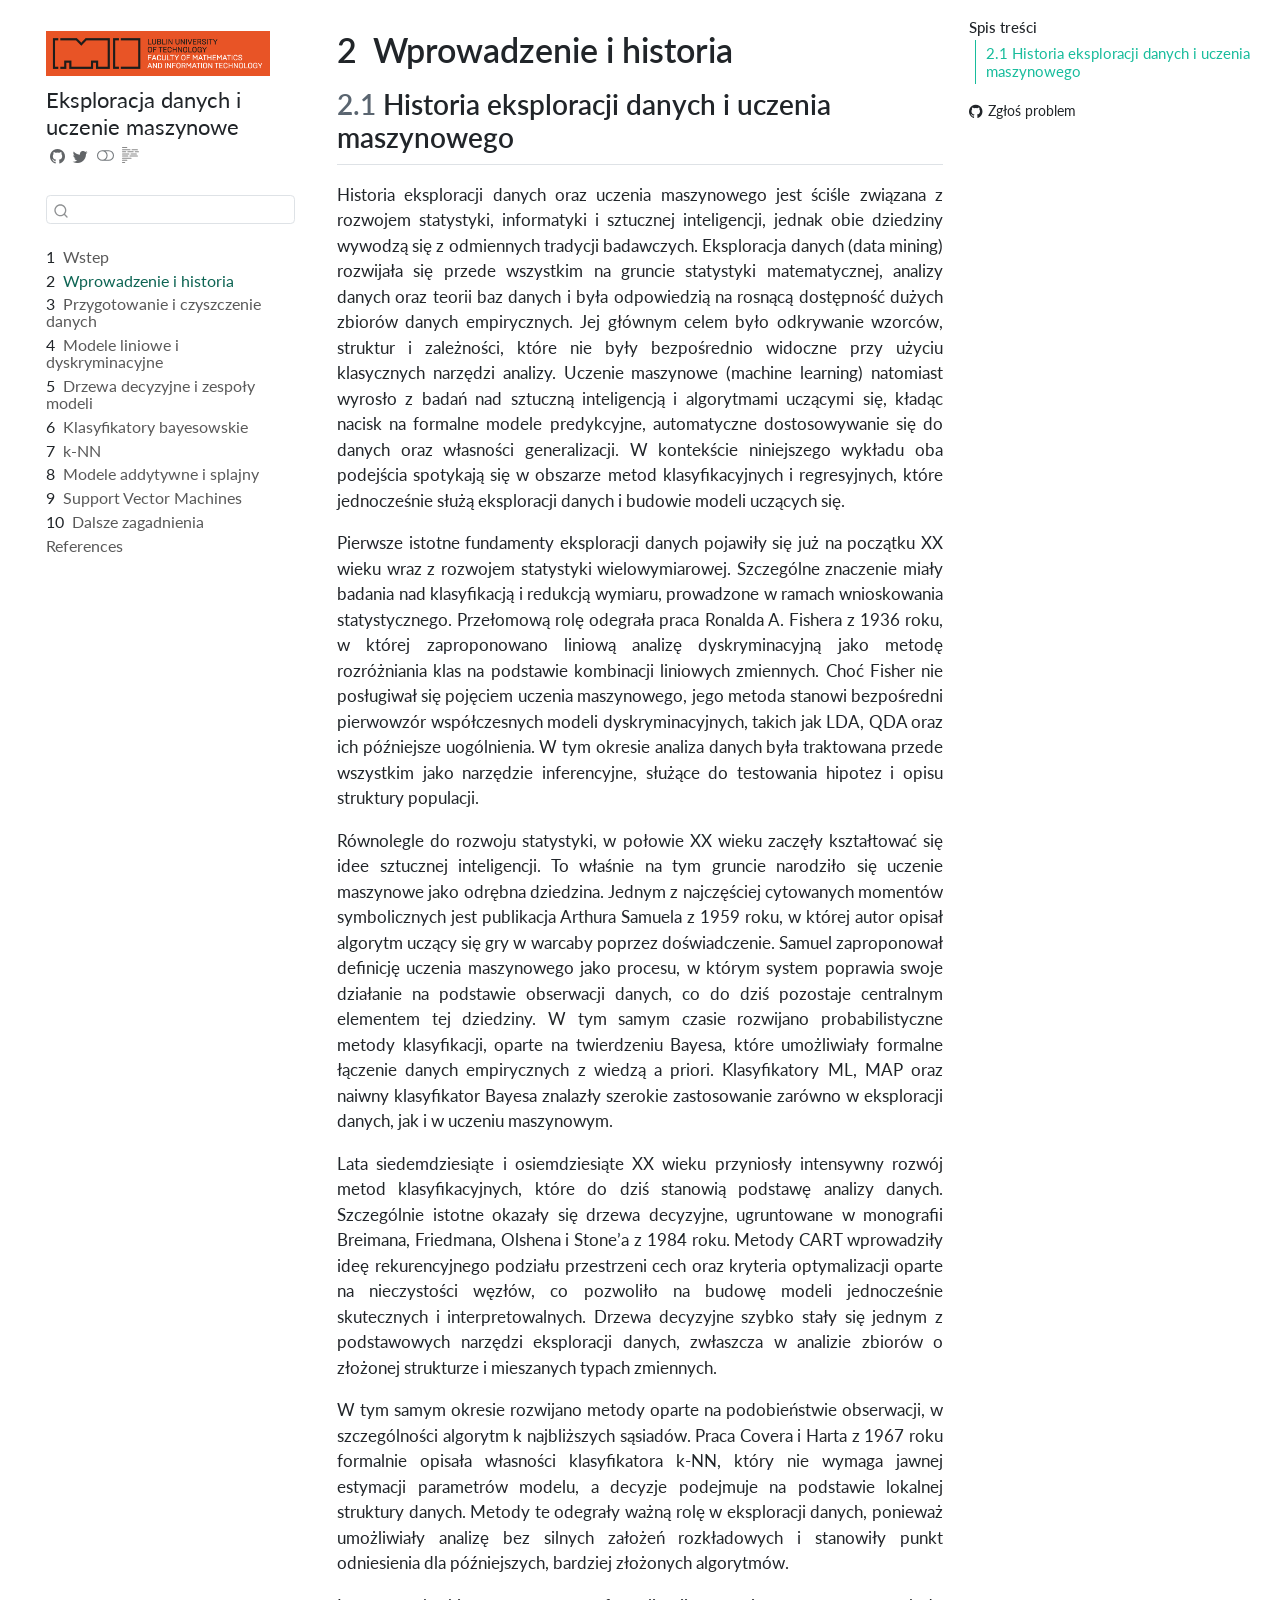
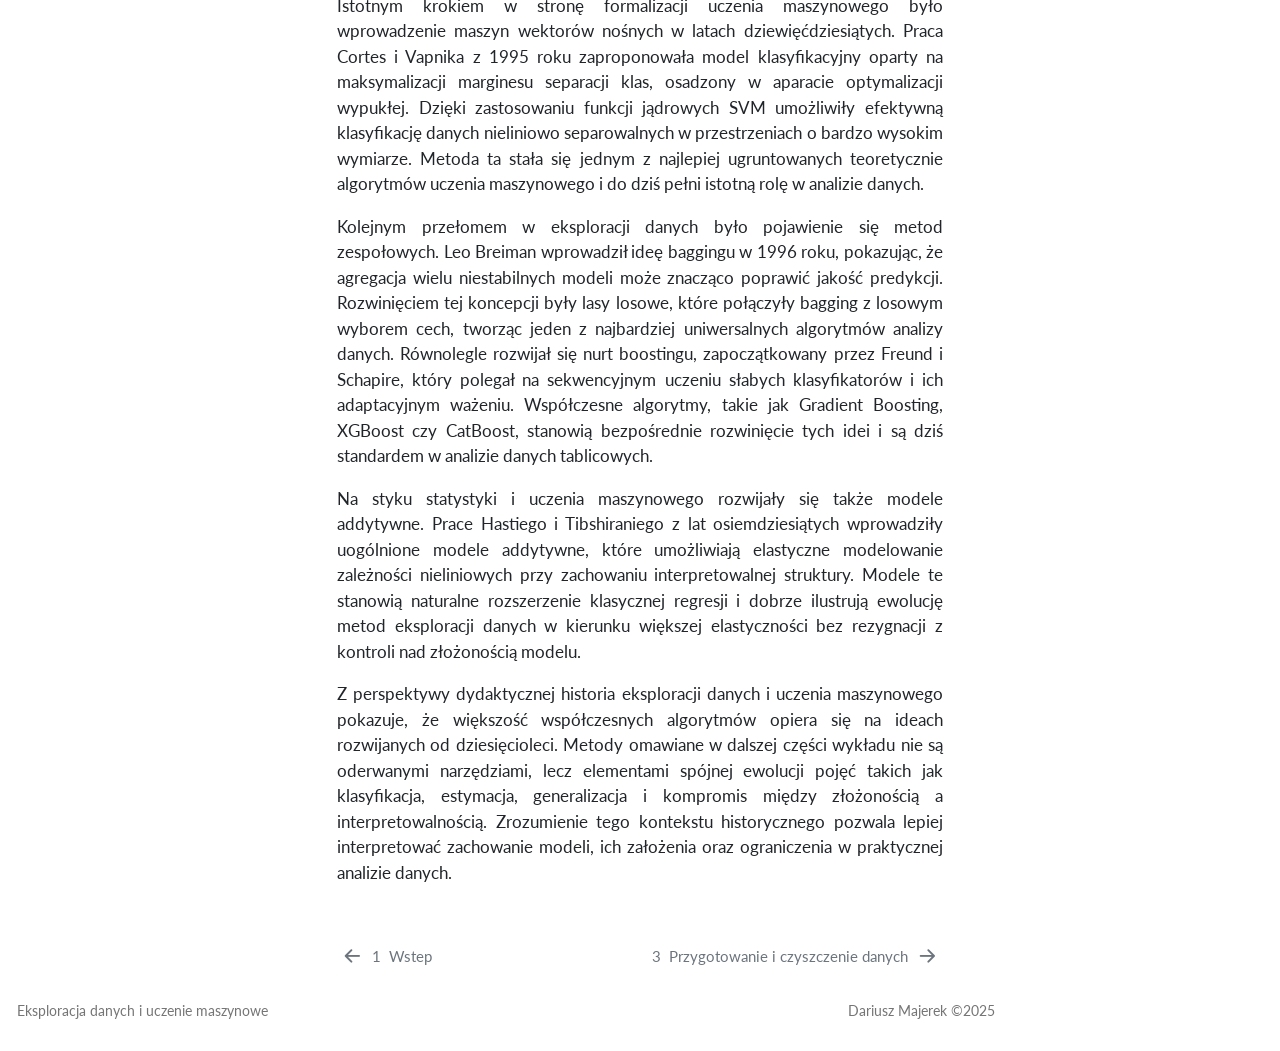
==== commit eb5416c4: "Poprawki w drzewach" ====
--- a/docs/chapters/01-wprowadzenie.html
+++ b/docs/chapters/01-wprowadzenie.html
@@ -2,13 +2,16 @@
 <html xmlns="http://www.w3.org/1999/xhtml" lang="pl" xml:lang="pl"><head>
 
 <meta charset="utf-8">
-<meta name="generator" content="quarto-1.7.31">
+<meta name="generator" content="quarto-1.9.37">
 
 <meta name="viewport" content="width=device-width, initial-scale=1.0, user-scalable=yes">
 
 
 <title>2&nbsp; Wprowadzenie i historia – Eksploracja danych i uczenie maszynowe</title>
 <style>
+/* Default styles provided by pandoc.
+** See https://pandoc.org/MANUAL.html#variables-for-html for config info.
+*/
 code{white-space: pre-wrap;}
 span.smallcaps{font-variant: small-caps;}
 div.columns{display: flex; gap: min(4vw, 1.5em);}
@@ -39,14 +42,14 @@
 <script src="../site_libs/quarto-html/tippy.umd.min.js"></script>
 <script src="../site_libs/quarto-html/anchor.min.js"></script>
 <link href="../site_libs/quarto-html/tippy.css" rel="stylesheet">
-<link href="../site_libs/quarto-html/quarto-syntax-highlighting-e1a5c8363afafaef2c763b6775fbf3ca.css" rel="stylesheet" class="quarto-color-scheme" id="quarto-text-highlighting-styles">
-<link href="../site_libs/quarto-html/quarto-syntax-highlighting-dark-8ef56b68f8fa1e9d2ba328e99e439f80.css" rel="stylesheet" class="quarto-color-scheme quarto-color-alternate" id="quarto-text-highlighting-styles">
-<link href="../site_libs/quarto-html/quarto-syntax-highlighting-e1a5c8363afafaef2c763b6775fbf3ca.css" rel="stylesheet" class="quarto-color-scheme-extra" id="quarto-text-highlighting-styles">
+<link href="../site_libs/quarto-html/quarto-syntax-highlighting-7f8f88aac4f3542376d5c11b86a4c14d.css" rel="stylesheet" class="quarto-color-scheme" id="quarto-text-highlighting-styles">
+<link href="../site_libs/quarto-html/quarto-syntax-highlighting-dark-d0ae9245876894da5ac7e18953ecc5cc.css" rel="stylesheet" class="quarto-color-scheme quarto-color-alternate" id="quarto-text-highlighting-styles">
+<link href="../site_libs/quarto-html/quarto-syntax-highlighting-7f8f88aac4f3542376d5c11b86a4c14d.css" rel="stylesheet" class="quarto-color-scheme-extra" id="quarto-text-highlighting-styles">
 <script src="../site_libs/bootstrap/bootstrap.min.js"></script>
 <link href="../site_libs/bootstrap/bootstrap-icons.css" rel="stylesheet">
-<link href="../site_libs/bootstrap/bootstrap-2d449610c6da6b3fd31ed0a9984c1b47.min.css" rel="stylesheet" append-hash="true" class="quarto-color-scheme" id="quarto-bootstrap" data-mode="light">
-<link href="../site_libs/bootstrap/bootstrap-dark-f7ccbded210020a5533f6fd86e3f20c2.min.css" rel="stylesheet" append-hash="true" class="quarto-color-scheme quarto-color-alternate" id="quarto-bootstrap" data-mode="dark">
-<link href="../site_libs/bootstrap/bootstrap-2d449610c6da6b3fd31ed0a9984c1b47.min.css" rel="stylesheet" append-hash="true" class="quarto-color-scheme-extra" id="quarto-bootstrap" data-mode="light">
+<link href="../site_libs/bootstrap/bootstrap-666135433cace59c5973edf2e2f39c5b.min.css" rel="stylesheet" append-hash="true" class="quarto-color-scheme" id="quarto-bootstrap" data-mode="light">
+<link href="../site_libs/bootstrap/bootstrap-dark-c84f4249ebe5bde6a406a74c1334a68b.min.css" rel="stylesheet" append-hash="true" class="quarto-color-scheme quarto-color-alternate" id="quarto-bootstrap" data-mode="dark">
+<link href="../site_libs/bootstrap/bootstrap-666135433cace59c5973edf2e2f39c5b.min.css" rel="stylesheet" append-hash="true" class="quarto-color-scheme-extra" id="quarto-bootstrap" data-mode="light">
 <script id="quarto-search-options" type="application/json">{
   "location": "sidebar",
   "copy-button": false,
@@ -264,7 +267,8 @@
   <nav id="quarto-sidebar" class="sidebar collapse collapse-horizontal quarto-sidebar-collapse-item sidebar-navigation floating overflow-auto">
     <div class="pt-lg-2 mt-2 text-left sidebar-header sidebar-header-stacked">
       <a href="../index.html" class="sidebar-logo-link">
-      <img src="../images/logo.jpg" alt="" class="sidebar-logo py-0 d-lg-inline d-none">
+      <img src="../images/logo.jpg" alt="" class="sidebar-logo light-content py-0 d-lg-inline d-none">
+      <img src="../images/logo.jpg" alt="" class="sidebar-logo dark-content py-0 d-lg-inline d-none">
       </a>
     <div class="sidebar-title mb-0 py-0">
       <a href="../">Eksploracja danych i uczenie maszynowe</a> 
@@ -470,13 +474,14 @@
       e.clearSelection();
     }
     const getTextToCopy = function(trigger) {
-        const codeEl = trigger.previousElementSibling.cloneNode(true);
-        for (const childEl of codeEl.children) {
-          if (isCodeAnnotation(childEl)) {
-            childEl.remove();
-          }
-        }
-        return codeEl.innerText;
+      const outerScaffold = trigger.parentElement.cloneNode(true);
+      const codeEl = outerScaffold.querySelector('code');
+      for (const childEl of codeEl.children) {
+        if (isCodeAnnotation(childEl)) {
+          childEl.remove();
+        }
+      }
+      return codeEl.innerText;
     }
     const clipboard = new window.ClipboardJS('.code-copy-button:not([data-in-quarto-modal])', {
       text: getTextToCopy
--- a/docs/site_libs/quarto-html/quarto-syntax-highlighting-7f8f88aac4f3542376d5c11b86a4c14d.css
+++ b/docs/site_libs/quarto-html/quarto-syntax-highlighting-7f8f88aac4f3542376d5c11b86a4c14d.css
@@ -0,0 +1,236 @@
+/* quarto syntax highlight colors */
+:root {
+  --quarto-hl-ot-color: #003B4F;
+  --quarto-hl-at-color: #657422;
+  --quarto-hl-ss-color: #20794D;
+  --quarto-hl-an-color: #5E5E5E;
+  --quarto-hl-fu-color: #4758AB;
+  --quarto-hl-st-color: #20794D;
+  --quarto-hl-cf-color: #003B4F;
+  --quarto-hl-op-color: #5E5E5E;
+  --quarto-hl-er-color: #AD0000;
+  --quarto-hl-bn-color: #AD0000;
+  --quarto-hl-al-color: #AD0000;
+  --quarto-hl-va-color: #111111;
+  --quarto-hl-bu-color: inherit;
+  --quarto-hl-ex-color: inherit;
+  --quarto-hl-pp-color: #AD0000;
+  --quarto-hl-in-color: #5E5E5E;
+  --quarto-hl-vs-color: #20794D;
+  --quarto-hl-wa-color: #5E5E5E;
+  --quarto-hl-do-color: #5E5E5E;
+  --quarto-hl-im-color: #00769E;
+  --quarto-hl-ch-color: #20794D;
+  --quarto-hl-dt-color: #AD0000;
+  --quarto-hl-fl-color: #AD0000;
+  --quarto-hl-co-color: #5E5E5E;
+  --quarto-hl-cv-color: #5E5E5E;
+  --quarto-hl-cn-color: #8f5902;
+  --quarto-hl-sc-color: #5E5E5E;
+  --quarto-hl-dv-color: #AD0000;
+  --quarto-hl-kw-color: #003B4F;
+}
+
+/* other quarto variables */
+:root {
+  --quarto-font-monospace: SFMono-Regular, Menlo, Monaco, Consolas, "Liberation Mono", "Courier New", monospace;
+}
+
+/* syntax highlight based on Pandoc's rules */
+pre > code.sourceCode > span {
+  color: #003B4F;
+}
+
+code.sourceCode > span {
+  color: #003B4F;
+}
+
+div.sourceCode,
+div.sourceCode pre.sourceCode {
+  color: #003B4F;
+}
+
+/* Normal */
+code span {
+  color: #003B4F;
+}
+
+/* Alert */
+code span.al {
+  color: #AD0000;
+  font-style: inherit;
+}
+
+/* Annotation */
+code span.an {
+  color: #5E5E5E;
+  font-style: inherit;
+}
+
+/* Attribute */
+code span.at {
+  color: #657422;
+  font-style: inherit;
+}
+
+/* BaseN */
+code span.bn {
+  color: #AD0000;
+  font-style: inherit;
+}
+
+/* BuiltIn */
+code span.bu {
+  font-style: inherit;
+}
+
+/* ControlFlow */
+code span.cf {
+  color: #003B4F;
+  font-weight: bold;
+  font-style: inherit;
+}
+
+/* Char */
+code span.ch {
+  color: #20794D;
+  font-style: inherit;
+}
+
+/* Constant */
+code span.cn {
+  color: #8f5902;
+  font-style: inherit;
+}
+
+/* Comment */
+code span.co {
+  color: #5E5E5E;
+  font-style: inherit;
+}
+
+/* CommentVar */
+code span.cv {
+  color: #5E5E5E;
+  font-style: italic;
+}
+
+/* Documentation */
+code span.do {
+  color: #5E5E5E;
+  font-style: italic;
+}
+
+/* DataType */
+code span.dt {
+  color: #AD0000;
+  font-style: inherit;
+}
+
+/* DecVal */
+code span.dv {
+  color: #AD0000;
+  font-style: inherit;
+}
+
+/* Error */
+code span.er {
+  color: #AD0000;
+  font-style: inherit;
+}
+
+/* Extension */
+code span.ex {
+  font-style: inherit;
+}
+
+/* Float */
+code span.fl {
+  color: #AD0000;
+  font-style: inherit;
+}
+
+/* Function */
+code span.fu {
+  color: #4758AB;
+  font-style: inherit;
+}
+
+/* Import */
+code span.im {
+  color: #00769E;
+  font-style: inherit;
+}
+
+/* Information */
+code span.in {
+  color: #5E5E5E;
+  font-style: inherit;
+}
+
+/* Keyword */
+code span.kw {
+  color: #003B4F;
+  font-weight: bold;
+  font-style: inherit;
+}
+
+/* Operator */
+code span.op {
+  color: #5E5E5E;
+  font-style: inherit;
+}
+
+/* Other */
+code span.ot {
+  color: #003B4F;
+  font-style: inherit;
+}
+
+/* Preprocessor */
+code span.pp {
+  color: #AD0000;
+  font-style: inherit;
+}
+
+/* SpecialChar */
+code span.sc {
+  color: #5E5E5E;
+  font-style: inherit;
+}
+
+/* SpecialString */
+code span.ss {
+  color: #20794D;
+  font-style: inherit;
+}
+
+/* String */
+code span.st {
+  color: #20794D;
+  font-style: inherit;
+}
+
+/* Variable */
+code span.va {
+  color: #111111;
+  font-style: inherit;
+}
+
+/* VerbatimString */
+code span.vs {
+  color: #20794D;
+  font-style: inherit;
+}
+
+/* Warning */
+code span.wa {
+  color: #5E5E5E;
+  font-style: italic;
+}
+
+.prevent-inlining {
+  content: "</";
+}
+
+/*# sourceMappingURL=789ad8cd35626ba772517505b42a116e.css.map */
--- a/docs/site_libs/quarto-html/quarto-syntax-highlighting-dark-d0ae9245876894da5ac7e18953ecc5cc.css
+++ b/docs/site_libs/quarto-html/quarto-syntax-highlighting-dark-d0ae9245876894da5ac7e18953ecc5cc.css
@@ -0,0 +1,219 @@
+/* quarto syntax highlight colors */
+:root {
+  --quarto-hl-al-color: #f07178;
+  --quarto-hl-an-color: #d4d0ab;
+  --quarto-hl-at-color: #00e0e0;
+  --quarto-hl-bn-color: #d4d0ab;
+  --quarto-hl-bu-color: #abe338;
+  --quarto-hl-ch-color: #abe338;
+  --quarto-hl-co-color: #f8f8f2;
+  --quarto-hl-cv-color: #ffd700;
+  --quarto-hl-cn-color: #ffd700;
+  --quarto-hl-cf-color: #ffa07a;
+  --quarto-hl-dt-color: #ffa07a;
+  --quarto-hl-dv-color: #d4d0ab;
+  --quarto-hl-do-color: #f8f8f2;
+  --quarto-hl-er-color: #f07178;
+  --quarto-hl-ex-color: #00e0e0;
+  --quarto-hl-fl-color: #d4d0ab;
+  --quarto-hl-fu-color: #ffa07a;
+  --quarto-hl-im-color: #abe338;
+  --quarto-hl-in-color: #d4d0ab;
+  --quarto-hl-kw-color: #ffa07a;
+  --quarto-hl-op-color: #ffa07a;
+  --quarto-hl-ot-color: #00e0e0;
+  --quarto-hl-pp-color: #dcc6e0;
+  --quarto-hl-re-color: #00e0e0;
+  --quarto-hl-sc-color: #abe338;
+  --quarto-hl-ss-color: #abe338;
+  --quarto-hl-st-color: #abe338;
+  --quarto-hl-va-color: #00e0e0;
+  --quarto-hl-vs-color: #abe338;
+  --quarto-hl-wa-color: #dcc6e0;
+}
+
+/* other quarto variables */
+:root {
+  --quarto-font-monospace: SFMono-Regular, Menlo, Monaco, Consolas, "Liberation Mono", "Courier New", monospace;
+}
+
+/* syntax highlight based on Pandoc's rules */
+pre > code.sourceCode > span {
+  color: #f8f8f2;
+}
+
+code.sourceCode > span {
+  color: #f8f8f2;
+}
+
+div.sourceCode,
+div.sourceCode pre.sourceCode {
+  color: #f8f8f2;
+}
+
+/* Normal */
+code span {
+  color: #f8f8f2;
+}
+
+/* Alert */
+code span.al {
+  color: #f07178;
+}
+
+/* Annotation */
+code span.an {
+  color: #d4d0ab;
+}
+
+/* Attribute */
+code span.at {
+  color: #00e0e0;
+}
+
+/* BaseN */
+code span.bn {
+  color: #d4d0ab;
+}
+
+/* BuiltIn */
+code span.bu {
+  color: #abe338;
+}
+
+/* ControlFlow */
+code span.cf {
+  font-weight: bold;
+  color: #ffa07a;
+}
+
+/* Char */
+code span.ch {
+  color: #abe338;
+}
+
+/* Constant */
+code span.cn {
+  color: #ffd700;
+}
+
+/* Comment */
+code span.co {
+  font-style: italic;
+  color: #f8f8f2;
+}
+
+/* CommentVar */
+code span.cv {
+  color: #ffd700;
+}
+
+/* Documentation */
+code span.do {
+  color: #f8f8f2;
+}
+
+/* DataType */
+code span.dt {
+  color: #ffa07a;
+}
+
+/* DecVal */
+code span.dv {
+  color: #d4d0ab;
+}
+
+/* Error */
+code span.er {
+  color: #f07178;
+  text-decoration: underline;
+}
+
+/* Extension */
+code span.ex {
+  font-weight: bold;
+  color: #00e0e0;
+}
+
+/* Float */
+code span.fl {
+  color: #d4d0ab;
+}
+
+/* Function */
+code span.fu {
+  color: #ffa07a;
+}
+
+/* Import */
+code span.im {
+  color: #abe338;
+}
+
+/* Information */
+code span.in {
+  color: #d4d0ab;
+}
+
+/* Keyword */
+code span.kw {
+  font-weight: bold;
+  color: #ffa07a;
+}
+
+/* Operator */
+code span.op {
+  color: #ffa07a;
+}
+
+/* Other */
+code span.ot {
+  color: #00e0e0;
+}
+
+/* Preprocessor */
+code span.pp {
+  color: #dcc6e0;
+}
+
+/* RegionMarker */
+code span.re {
+  background-color: #f8f8f2;
+  color: #00e0e0;
+}
+
+/* SpecialChar */
+code span.sc {
+  color: #abe338;
+}
+
+/* SpecialString */
+code span.ss {
+  color: #abe338;
+}
+
+/* String */
+code span.st {
+  color: #abe338;
+}
+
+/* Variable */
+code span.va {
+  color: #00e0e0;
+}
+
+/* VerbatimString */
+code span.vs {
+  color: #abe338;
+}
+
+/* Warning */
+code span.wa {
+  color: #dcc6e0;
+}
+
+.prevent-inlining {
+  content: "</";
+}
+
+/*# sourceMappingURL=e2dac9153eaf3c552d5043f9565d03d7.css.map */
--- a/docs/site_libs/quarto-html/quarto-syntax-highlighting-7f8f88aac4f3542376d5c11b86a4c14d.css
+++ b/docs/site_libs/quarto-html/quarto-syntax-highlighting-7f8f88aac4f3542376d5c11b86a4c14d.css
@@ -0,0 +1,236 @@
+/* quarto syntax highlight colors */
+:root {
+  --quarto-hl-ot-color: #003B4F;
+  --quarto-hl-at-color: #657422;
+  --quarto-hl-ss-color: #20794D;
+  --quarto-hl-an-color: #5E5E5E;
+  --quarto-hl-fu-color: #4758AB;
+  --quarto-hl-st-color: #20794D;
+  --quarto-hl-cf-color: #003B4F;
+  --quarto-hl-op-color: #5E5E5E;
+  --quarto-hl-er-color: #AD0000;
+  --quarto-hl-bn-color: #AD0000;
+  --quarto-hl-al-color: #AD0000;
+  --quarto-hl-va-color: #111111;
+  --quarto-hl-bu-color: inherit;
+  --quarto-hl-ex-color: inherit;
+  --quarto-hl-pp-color: #AD0000;
+  --quarto-hl-in-color: #5E5E5E;
+  --quarto-hl-vs-color: #20794D;
+  --quarto-hl-wa-color: #5E5E5E;
+  --quarto-hl-do-color: #5E5E5E;
+  --quarto-hl-im-color: #00769E;
+  --quarto-hl-ch-color: #20794D;
+  --quarto-hl-dt-color: #AD0000;
+  --quarto-hl-fl-color: #AD0000;
+  --quarto-hl-co-color: #5E5E5E;
+  --quarto-hl-cv-color: #5E5E5E;
+  --quarto-hl-cn-color: #8f5902;
+  --quarto-hl-sc-color: #5E5E5E;
+  --quarto-hl-dv-color: #AD0000;
+  --quarto-hl-kw-color: #003B4F;
+}
+
+/* other quarto variables */
+:root {
+  --quarto-font-monospace: SFMono-Regular, Menlo, Monaco, Consolas, "Liberation Mono", "Courier New", monospace;
+}
+
+/* syntax highlight based on Pandoc's rules */
+pre > code.sourceCode > span {
+  color: #003B4F;
+}
+
+code.sourceCode > span {
+  color: #003B4F;
+}
+
+div.sourceCode,
+div.sourceCode pre.sourceCode {
+  color: #003B4F;
+}
+
+/* Normal */
+code span {
+  color: #003B4F;
+}
+
+/* Alert */
+code span.al {
+  color: #AD0000;
+  font-style: inherit;
+}
+
+/* Annotation */
+code span.an {
+  color: #5E5E5E;
+  font-style: inherit;
+}
+
+/* Attribute */
+code span.at {
+  color: #657422;
+  font-style: inherit;
+}
+
+/* BaseN */
+code span.bn {
+  color: #AD0000;
+  font-style: inherit;
+}
+
+/* BuiltIn */
+code span.bu {
+  font-style: inherit;
+}
+
+/* ControlFlow */
+code span.cf {
+  color: #003B4F;
+  font-weight: bold;
+  font-style: inherit;
+}
+
+/* Char */
+code span.ch {
+  color: #20794D;
+  font-style: inherit;
+}
+
+/* Constant */
+code span.cn {
+  color: #8f5902;
+  font-style: inherit;
+}
+
+/* Comment */
+code span.co {
+  color: #5E5E5E;
+  font-style: inherit;
+}
+
+/* CommentVar */
+code span.cv {
+  color: #5E5E5E;
+  font-style: italic;
+}
+
+/* Documentation */
+code span.do {
+  color: #5E5E5E;
+  font-style: italic;
+}
+
+/* DataType */
+code span.dt {
+  color: #AD0000;
+  font-style: inherit;
+}
+
+/* DecVal */
+code span.dv {
+  color: #AD0000;
+  font-style: inherit;
+}
+
+/* Error */
+code span.er {
+  color: #AD0000;
+  font-style: inherit;
+}
+
+/* Extension */
+code span.ex {
+  font-style: inherit;
+}
+
+/* Float */
+code span.fl {
+  color: #AD0000;
+  font-style: inherit;
+}
+
+/* Function */
+code span.fu {
+  color: #4758AB;
+  font-style: inherit;
+}
+
+/* Import */
+code span.im {
+  color: #00769E;
+  font-style: inherit;
+}
+
+/* Information */
+code span.in {
+  color: #5E5E5E;
+  font-style: inherit;
+}
+
+/* Keyword */
+code span.kw {
+  color: #003B4F;
+  font-weight: bold;
+  font-style: inherit;
+}
+
+/* Operator */
+code span.op {
+  color: #5E5E5E;
+  font-style: inherit;
+}
+
+/* Other */
+code span.ot {
+  color: #003B4F;
+  font-style: inherit;
+}
+
+/* Preprocessor */
+code span.pp {
+  color: #AD0000;
+  font-style: inherit;
+}
+
+/* SpecialChar */
+code span.sc {
+  color: #5E5E5E;
+  font-style: inherit;
+}
+
+/* SpecialString */
+code span.ss {
+  color: #20794D;
+  font-style: inherit;
+}
+
+/* String */
+code span.st {
+  color: #20794D;
+  font-style: inherit;
+}
+
+/* Variable */
+code span.va {
+  color: #111111;
+  font-style: inherit;
+}
+
+/* VerbatimString */
+code span.vs {
+  color: #20794D;
+  font-style: inherit;
+}
+
+/* Warning */
+code span.wa {
+  color: #5E5E5E;
+  font-style: italic;
+}
+
+.prevent-inlining {
+  content: "</";
+}
+
+/*# sourceMappingURL=789ad8cd35626ba772517505b42a116e.css.map */
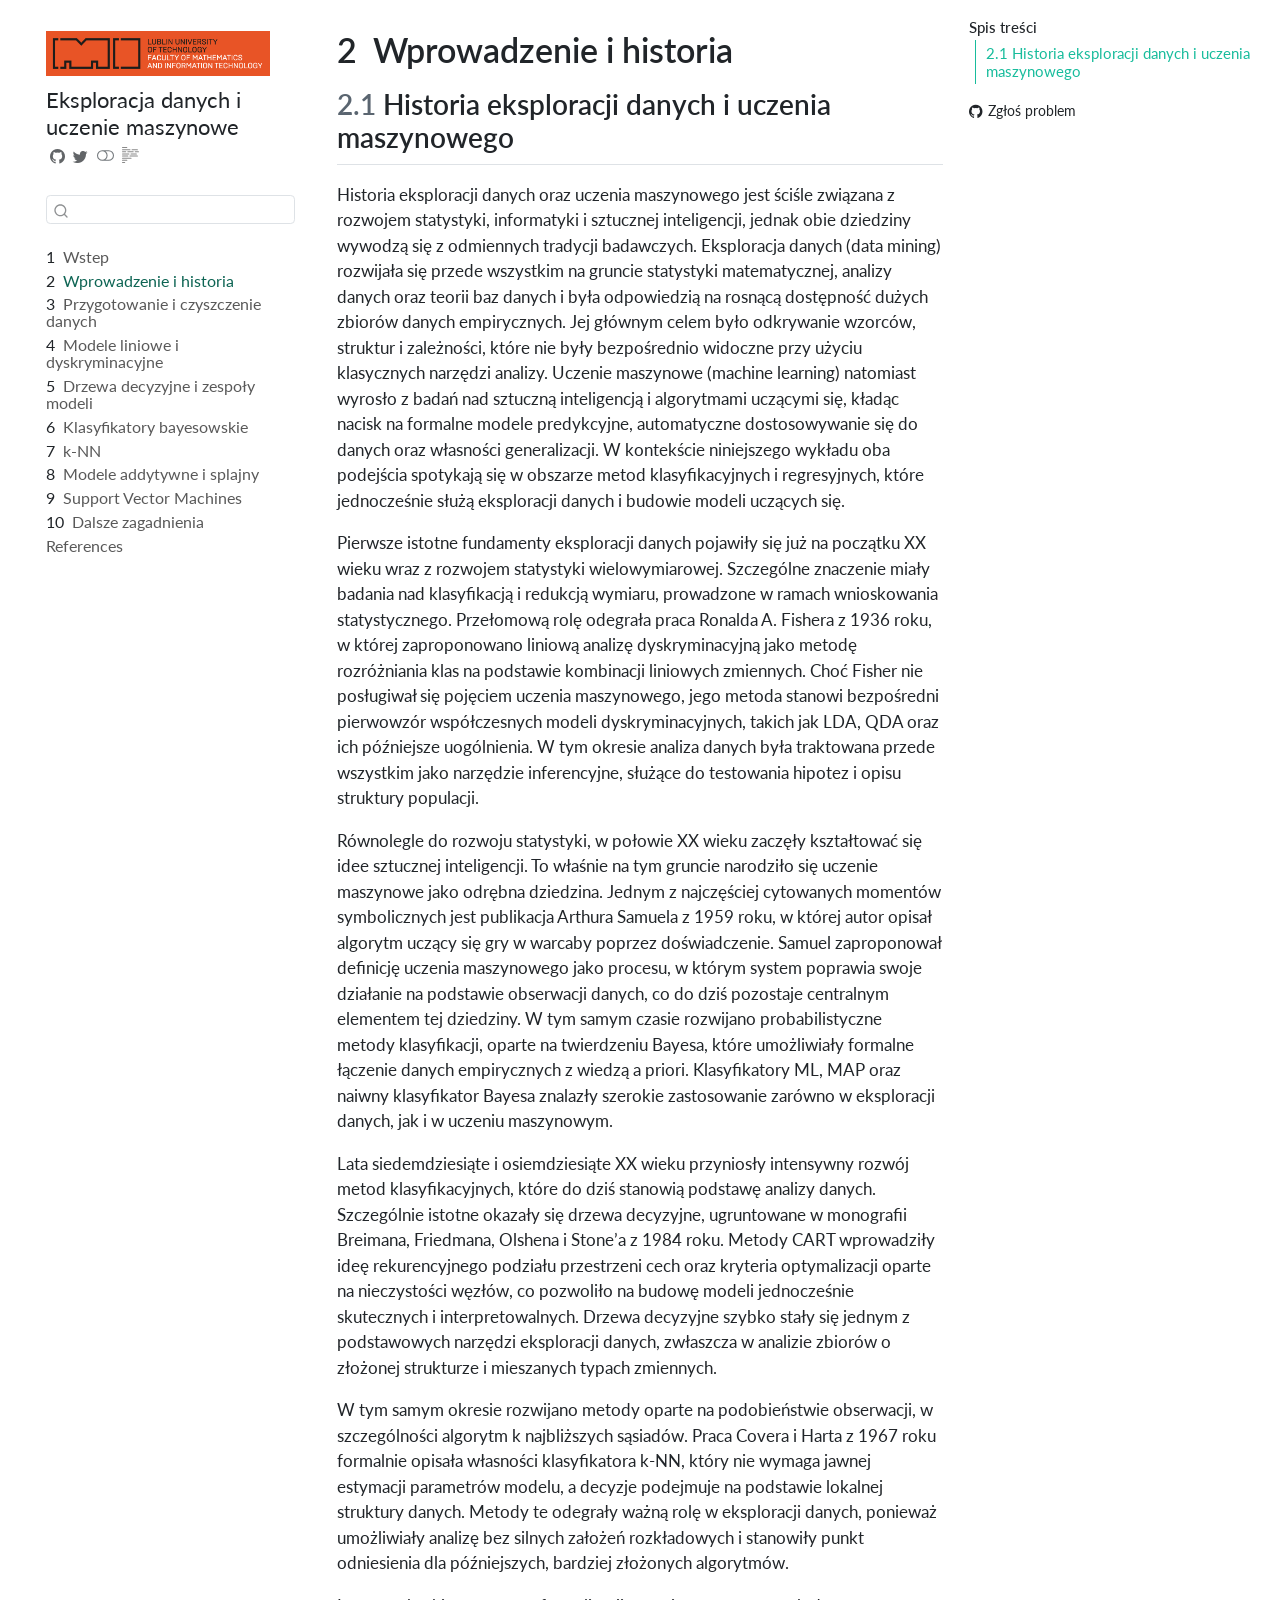
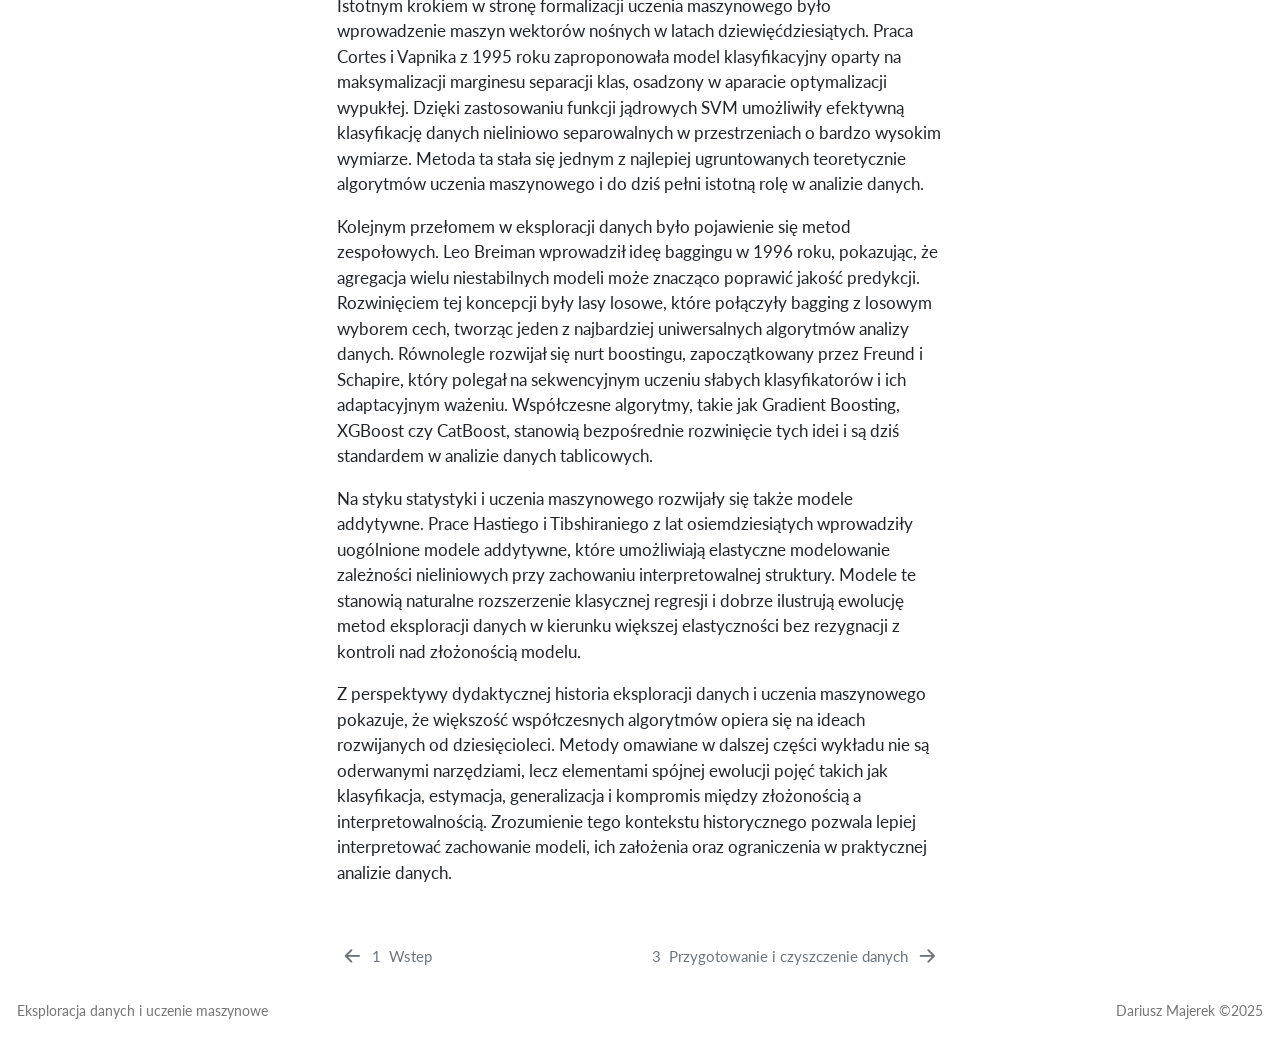
==== commit 3fb3218a: "Zmiany w SVM i dodatkach" ====
--- a/docs/chapters/01-wprowadzenie.html
+++ b/docs/chapters/01-wprowadzenie.html
@@ -47,9 +47,9 @@
 <link href="../site_libs/quarto-html/quarto-syntax-highlighting-7f8f88aac4f3542376d5c11b86a4c14d.css" rel="stylesheet" class="quarto-color-scheme-extra" id="quarto-text-highlighting-styles">
 <script src="../site_libs/bootstrap/bootstrap.min.js"></script>
 <link href="../site_libs/bootstrap/bootstrap-icons.css" rel="stylesheet">
-<link href="../site_libs/bootstrap/bootstrap-666135433cace59c5973edf2e2f39c5b.min.css" rel="stylesheet" append-hash="true" class="quarto-color-scheme" id="quarto-bootstrap" data-mode="light">
-<link href="../site_libs/bootstrap/bootstrap-dark-c84f4249ebe5bde6a406a74c1334a68b.min.css" rel="stylesheet" append-hash="true" class="quarto-color-scheme quarto-color-alternate" id="quarto-bootstrap" data-mode="dark">
-<link href="../site_libs/bootstrap/bootstrap-666135433cace59c5973edf2e2f39c5b.min.css" rel="stylesheet" append-hash="true" class="quarto-color-scheme-extra" id="quarto-bootstrap" data-mode="light">
+<link href="../site_libs/bootstrap/bootstrap-86779a32853f5e778d9d5dc660ec6189.min.css" rel="stylesheet" append-hash="true" class="quarto-color-scheme" id="quarto-bootstrap" data-mode="light">
+<link href="../site_libs/bootstrap/bootstrap-dark-312cec54e7a238c86a02554e82c47513.min.css" rel="stylesheet" append-hash="true" class="quarto-color-scheme quarto-color-alternate" id="quarto-bootstrap" data-mode="dark">
+<link href="../site_libs/bootstrap/bootstrap-86779a32853f5e778d9d5dc660ec6189.min.css" rel="stylesheet" append-hash="true" class="quarto-color-scheme-extra" id="quarto-bootstrap" data-mode="light">
 <script id="quarto-search-options" type="application/json">{
   "location": "sidebar",
   "copy-button": false,
